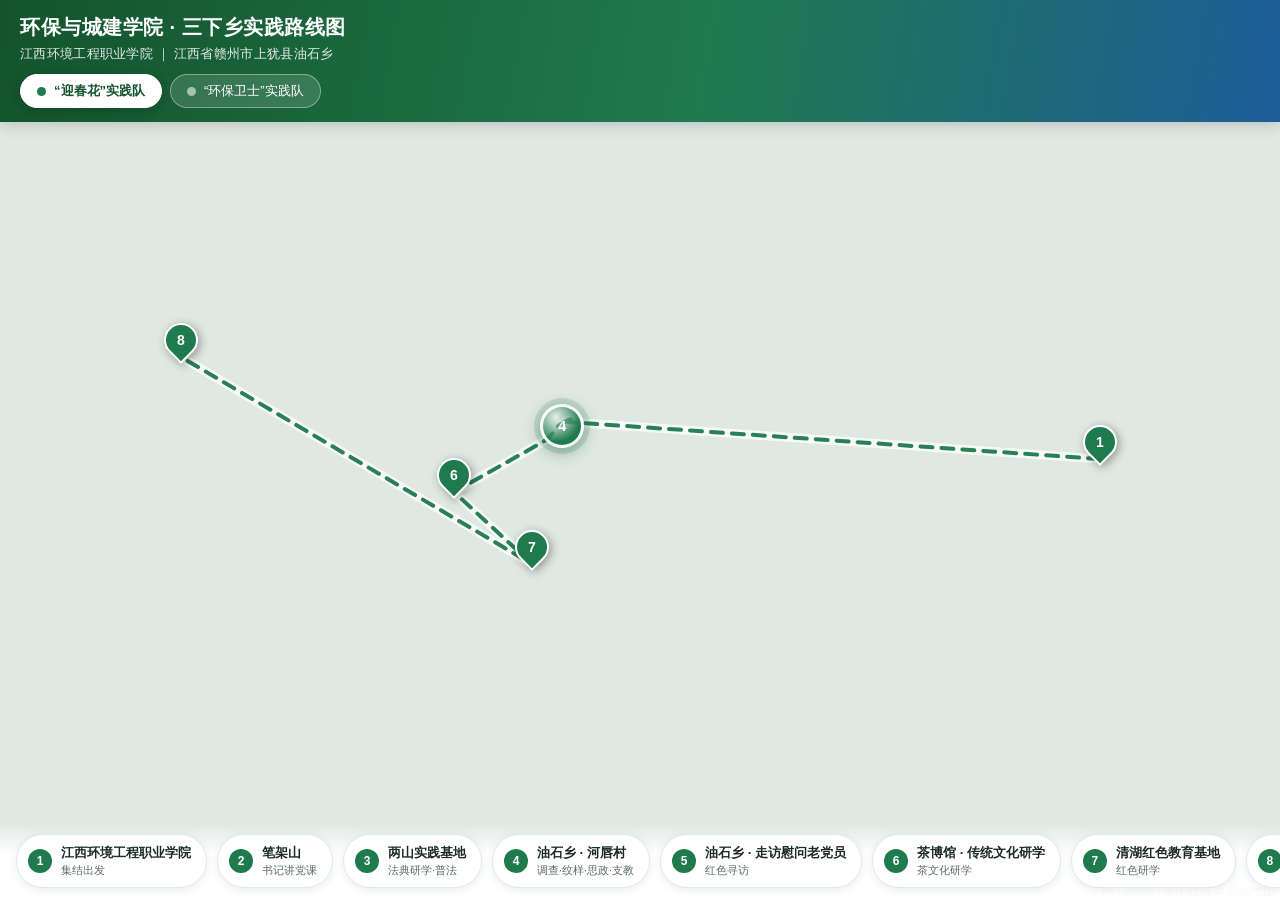
==== index.html @ 257f9dd4 "网页框架：页面、样式、脚本、内容数据" ====
<!DOCTYPE html>
<html lang="zh-CN">
<head>
  <meta charset="UTF-8">
  <meta name="viewport" content="width=device-width, initial-scale=1, viewport-fit=cover">
  <meta name="robots" content="noindex, nofollow, noarchive">
  <title>环保与城建学院 · 三下乡实践路线图</title>
  <link rel="stylesheet" href="css/leaflet.css">
  <link rel="stylesheet" href="css/MarkerCluster.css">
  <link rel="stylesheet" href="css/style.css">
</head>
<body>

  <!-- 顶栏标题 -->
  <header class="topbar">
    <h1 id="siteTitle">三下乡路线图</h1>
    <p id="siteSubtitle"></p>
    <nav class="teams" id="teams"></nav>
  </header>

  <!-- 数据出错时的提示条 -->
  <div class="errbar" id="errbar"></div>

  <!-- 地图 -->
  <div id="map"></div>

  <!-- 遮罩（手机端点开详情时用） -->
  <div class="scrim" id="scrim"></div>

  <!-- 底部路线时间轴 -->
  <nav class="timeline" id="timeline"></nav>

  <!-- 地点详情面板 -->
  <aside class="panel" id="panel">
    <div class="panel-head">
      <h2 id="panelTitle"></h2>
      <span class="panel-date" id="panelDate"></span>
      <button class="panel-close" id="panelClose" aria-label="关闭">×</button>
    </div>
    <div class="panel-body" id="panelBody">
      <div class="panel-intro" id="panelIntro"></div>
      <div id="panelMedia"></div>
    </div>
  </aside>

  <!-- 图片放大查看 -->
  <div class="lightbox" id="lightbox">
    <img id="lightboxImg" alt="">
    <div class="lightbox-cap" id="lightboxCap"></div>
  </div>

  <script src="js/leaflet.js"></script>
  <script src="js/leaflet.markercluster.js"></script>
  <script src="data/places.js"></script>
  <script src="js/app.js"></script>
</body>
</html>
---- css/leaflet.css ----
/* required styles */

.leaflet-pane,
.leaflet-tile,
.leaflet-marker-icon,
.leaflet-marker-shadow,
.leaflet-tile-container,
.leaflet-pane > svg,
.leaflet-pane > canvas,
.leaflet-zoom-box,
.leaflet-image-layer,
.leaflet-layer {
	position: absolute;
	left: 0;
	top: 0;
	}
.leaflet-container {
	overflow: hidden;
	}
.leaflet-tile,
.leaflet-marker-icon,
.leaflet-marker-shadow {
	-webkit-user-select: none;
	   -moz-user-select: none;
	        user-select: none;
	  -webkit-user-drag: none;
	}
/* Prevents IE11 from highlighting tiles in blue */
.leaflet-tile::selection {
	background: transparent;
}
/* Safari renders non-retina tile on retina better with this, but Chrome is worse */
.leaflet-safari .leaflet-tile {
	image-rendering: -webkit-optimize-contrast;
	}
/* hack that prevents hw layers "stretching" when loading new tiles */
.leaflet-safari .leaflet-tile-container {
	width: 1600px;
	height: 1600px;
	-webkit-transform-origin: 0 0;
	}
.leaflet-marker-icon,
.leaflet-marker-shadow {
	display: block;
	}
/* .leaflet-container svg: reset svg max-width decleration shipped in Joomla! (joomla.org) 3.x */
/* .leaflet-container img: map is broken in FF if you have max-width: 100% on tiles */
.leaflet-container .leaflet-overlay-pane svg {
	max-width: none !important;
	max-height: none !important;
	}
.leaflet-container .leaflet-marker-pane img,
.leaflet-container .leaflet-shadow-pane img,
.leaflet-container .leaflet-tile-pane img,
.leaflet-container img.leaflet-image-layer,
.leaflet-container .leaflet-tile {
	max-width: none !important;
	max-height: none !important;
	width: auto;
	padding: 0;
	}

.leaflet-container img.leaflet-tile {
	/* See: https://bugs.chromium.org/p/chromium/issues/detail?id=600120 */
	mix-blend-mode: plus-lighter;
}

.leaflet-container.leaflet-touch-zoom {
	-ms-touch-action: pan-x pan-y;
	touch-action: pan-x pan-y;
	}
.leaflet-container.leaflet-touch-drag {
	-ms-touch-action: pinch-zoom;
	/* Fallback for FF which doesn't support pinch-zoom */
	touch-action: none;
	touch-action: pinch-zoom;
}
.leaflet-container.leaflet-touch-drag.leaflet-touch-zoom {
	-ms-touch-action: none;
	touch-action: none;
}
.leaflet-container {
	-webkit-tap-highlight-color: transparent;
}
.leaflet-container a {
	-webkit-tap-highlight-color: rgba(51, 181, 229, 0.4);
}
.leaflet-tile {
	filter: inherit;
	visibility: hidden;
	}
.leaflet-tile-loaded {
	visibility: inherit;
	}
.leaflet-zoom-box {
	width: 0;
	height: 0;
	-moz-box-sizing: border-box;
	     box-sizing: border-box;
	z-index: 800;
	}
/* workaround for https://bugzilla.mozilla.org/show_bug.cgi?id=888319 */
.leaflet-overlay-pane svg {
	-moz-user-select: none;
	}

.leaflet-pane         { z-index: 400; }

.leaflet-tile-pane    { z-index: 200; }
.leaflet-overlay-pane { z-index: 400; }
.leaflet-shadow-pane  { z-index: 500; }
.leaflet-marker-pane  { z-index: 600; }
.leaflet-tooltip-pane   { z-index: 650; }
.leaflet-popup-pane   { z-index: 700; }

.leaflet-map-pane canvas { z-index: 100; }
.leaflet-map-pane svg    { z-index: 200; }

.leaflet-vml-shape {
	width: 1px;
	height: 1px;
	}
.lvml {
	behavior: url(#default#VML);
	display: inline-block;
	position: absolute;
	}


/* control positioning */

.leaflet-control {
	position: relative;
	z-index: 800;
	pointer-events: visiblePainted; /* IE 9-10 doesn't have auto */
	pointer-events: auto;
	}
.leaflet-top,
.leaflet-bottom {
	position: absolute;
	z-index: 1000;
	pointer-events: none;
	}
.leaflet-top {
	top: 0;
	}
.leaflet-right {
	right: 0;
	}
.leaflet-bottom {
	bottom: 0;
	}
.leaflet-left {
	left: 0;
	}
.leaflet-control {
	float: left;
	clear: both;
	}
.leaflet-right .leaflet-control {
	float: right;
	}
.leaflet-top .leaflet-control {
	margin-top: 10px;
	}
.leaflet-bottom .leaflet-control {
	margin-bottom: 10px;
	}
.leaflet-left .leaflet-control {
	margin-left: 10px;
	}
.leaflet-right .leaflet-control {
	margin-right: 10px;
	}


/* zoom and fade animations */

.leaflet-fade-anim .leaflet-popup {
	opacity: 0;
	-webkit-transition: opacity 0.2s linear;
	   -moz-transition: opacity 0.2s linear;
	        transition: opacity 0.2s linear;
	}
.leaflet-fade-anim .leaflet-map-pane .leaflet-popup {
	opacity: 1;
	}
.leaflet-zoom-animated {
	-webkit-transform-origin: 0 0;
	    -ms-transform-origin: 0 0;
	        transform-origin: 0 0;
	}
svg.leaflet-zoom-animated {
	will-change: transform;
}

.leaflet-zoom-anim .leaflet-zoom-animated {
	-webkit-transition: -webkit-transform 0.25s cubic-bezier(0,0,0.25,1);
	   -moz-transition:    -moz-transform 0.25s cubic-bezier(0,0,0.25,1);
	        transition:         transform 0.25s cubic-bezier(0,0,0.25,1);
	}
.leaflet-zoom-anim .leaflet-tile,
.leaflet-pan-anim .leaflet-tile {
	-webkit-transition: none;
	   -moz-transition: none;
	        transition: none;
	}

.leaflet-zoom-anim .leaflet-zoom-hide {
	visibility: hidden;
	}


/* cursors */

.leaflet-interactive {
	cursor: pointer;
	}
.leaflet-grab {
	cursor: -webkit-grab;
	cursor:    -moz-grab;
	cursor:         grab;
	}
.leaflet-crosshair,
.leaflet-crosshair .leaflet-interactive {
	cursor: crosshair;
	}
.leaflet-popup-pane,
.leaflet-control {
	cursor: auto;
	}
.leaflet-dragging .leaflet-grab,
.leaflet-dragging .leaflet-grab .leaflet-interactive,
.leaflet-dragging .leaflet-marker-draggable {
	cursor: move;
	cursor: -webkit-grabbing;
	cursor:    -moz-grabbing;
	cursor:         grabbing;
	}

/* marker & overlays interactivity */
.leaflet-marker-icon,
.leaflet-marker-shadow,
.leaflet-image-layer,
.leaflet-pane > svg path,
.leaflet-tile-container {
	pointer-events: none;
	}

.leaflet-marker-icon.leaflet-interactive,
.leaflet-image-layer.leaflet-interactive,
.leaflet-pane > svg path.leaflet-interactive,
svg.leaflet-image-layer.leaflet-interactive path {
	pointer-events: visiblePainted; /* IE 9-10 doesn't have auto */
	pointer-events: auto;
	}

/* visual tweaks */

.leaflet-container {
	background: #ddd;
	outline-offset: 1px;
	}
.leaflet-container a {
	color: #0078A8;
	}
.leaflet-zoom-box {
	border: 2px dotted #38f;
	background: rgba(255,255,255,0.5);
	}


/* general typography */
.leaflet-container {
	font-family: "Helvetica Neue", Arial, Helvetica, sans-serif;
	font-size: 12px;
	font-size: 0.75rem;
	line-height: 1.5;
	}


/* general toolbar styles */

.leaflet-bar {
	box-shadow: 0 1px 5px rgba(0,0,0,0.65);
	border-radius: 4px;
	}
.leaflet-bar a {
	background-color: #fff;
	border-bottom: 1px solid #ccc;
	width: 26px;
	height: 26px;
	line-height: 26px;
	display: block;
	text-align: center;
	text-decoration: none;
	color: black;
	}
.leaflet-bar a,
.leaflet-control-layers-toggle {
	background-position: 50% 50%;
	background-repeat: no-repeat;
	display: block;
	}
.leaflet-bar a:hover,
.leaflet-bar a:focus {
	background-color: #f4f4f4;
	}
.leaflet-bar a:first-child {
	border-top-left-radius: 4px;
	border-top-right-radius: 4px;
	}
.leaflet-bar a:last-child {
	border-bottom-left-radius: 4px;
	border-bottom-right-radius: 4px;
	border-bottom: none;
	}
.leaflet-bar a.leaflet-disabled {
	cursor: default;
	background-color: #f4f4f4;
	color: #bbb;
	}

.leaflet-touch .leaflet-bar a {
	width: 30px;
	height: 30px;
	line-height: 30px;
	}
.leaflet-touch .leaflet-bar a:first-child {
	border-top-left-radius: 2px;
	border-top-right-radius: 2px;
	}
.leaflet-touch .leaflet-bar a:last-child {
	border-bottom-left-radius: 2px;
	border-bottom-right-radius: 2px;
	}

/* zoom control */

.leaflet-control-zoom-in,
.leaflet-control-zoom-out {
	font: bold 18px 'Lucida Console', Monaco, monospace;
	text-indent: 1px;
	}

.leaflet-touch .leaflet-control-zoom-in, .leaflet-touch .leaflet-control-zoom-out  {
	font-size: 22px;
	}


/* layers control */

.leaflet-control-layers {
	box-shadow: 0 1px 5px rgba(0,0,0,0.4);
	background: #fff;
	border-radius: 5px;
	}
.leaflet-control-layers-toggle {
	background-image: url(images/layers.png);
	width: 36px;
	height: 36px;
	}
.leaflet-retina .leaflet-control-layers-toggle {
	background-image: url(images/layers-2x.png);
	background-size: 26px 26px;
	}
.leaflet-touch .leaflet-control-layers-toggle {
	width: 44px;
	height: 44px;
	}
.leaflet-control-layers .leaflet-control-layers-list,
.leaflet-control-layers-expanded .leaflet-control-layers-toggle {
	display: none;
	}
.leaflet-control-layers-expanded .leaflet-control-layers-list {
	display: block;
	position: relative;
	}
.leaflet-control-layers-expanded {
	padding: 6px 10px 6px 6px;
	color: #333;
	background: #fff;
	}
.leaflet-control-layers-scrollbar {
	overflow-y: scroll;
	overflow-x: hidden;
	padding-right: 5px;
	}
.leaflet-control-layers-selector {
	margin-top: 2px;
	position: relative;
	top: 1px;
	}
.leaflet-control-layers label {
	display: block;
	font-size: 13px;
	font-size: 1.08333em;
	}
.leaflet-control-layers-separator {
	height: 0;
	border-top: 1px solid #ddd;
	margin: 5px -10px 5px -6px;
	}

/* Default icon URLs */
.leaflet-default-icon-path { /* used only in path-guessing heuristic, see L.Icon.Default */
	background-image: url(images/marker-icon.png);
	}


/* attribution and scale controls */

.leaflet-container .leaflet-control-attribution {
	background: #fff;
	background: rgba(255, 255, 255, 0.8);
	margin: 0;
	}
.leaflet-control-attribution,
.leaflet-control-scale-line {
	padding: 0 5px;
	color: #333;
	line-height: 1.4;
	}
.leaflet-control-attribution a {
	text-decoration: none;
	}
.leaflet-control-attribution a:hover,
.leaflet-control-attribution a:focus {
	text-decoration: underline;
	}
.leaflet-attribution-flag {
	display: inline !important;
	vertical-align: baseline !important;
	width: 1em;
	height: 0.6669em;
	}
.leaflet-left .leaflet-control-scale {
	margin-left: 5px;
	}
.leaflet-bottom .leaflet-control-scale {
	margin-bottom: 5px;
	}
.leaflet-control-scale-line {
	border: 2px solid #777;
	border-top: none;
	line-height: 1.1;
	padding: 2px 5px 1px;
	white-space: nowrap;
	-moz-box-sizing: border-box;
	     box-sizing: border-box;
	background: rgba(255, 255, 255, 0.8);
	text-shadow: 1px 1px #fff;
	}
.leaflet-control-scale-line:not(:first-child) {
	border-top: 2px solid #777;
	border-bottom: none;
	margin-top: -2px;
	}
.leaflet-control-scale-line:not(:first-child):not(:last-child) {
	border-bottom: 2px solid #777;
	}

.leaflet-touch .leaflet-control-attribution,
.leaflet-touch .leaflet-control-layers,
.leaflet-touch .leaflet-bar {
	box-shadow: none;
	}
.leaflet-touch .leaflet-control-layers,
.leaflet-touch .leaflet-bar {
	border: 2px solid rgba(0,0,0,0.2);
	background-clip: padding-box;
	}


/* popup */

.leaflet-popup {
	position: absolute;
	text-align: center;
	margin-bottom: 20px;
	}
.leaflet-popup-content-wrapper {
	padding: 1px;
	text-align: left;
	border-radius: 12px;
	}
.leaflet-popup-content {
	margin: 13px 24px 13px 20px;
	line-height: 1.3;
	font-size: 13px;
	font-size: 1.08333em;
	min-height: 1px;
	}
.leaflet-popup-content p {
	margin: 17px 0;
	margin: 1.3em 0;
	}
.leaflet-popup-tip-container {
	width: 40px;
	height: 20px;
	position: absolute;
	left: 50%;
	margin-top: -1px;
	margin-left: -20px;
	overflow: hidden;
	pointer-events: none;
	}
.leaflet-popup-tip {
	width: 17px;
	height: 17px;
	padding: 1px;

	margin: -10px auto 0;
	pointer-events: auto;

	-webkit-transform: rotate(45deg);
	   -moz-transform: rotate(45deg);
	    -ms-transform: rotate(45deg);
	        transform: rotate(45deg);
	}
.leaflet-popup-content-wrapper,
.leaflet-popup-tip {
	background: white;
	color: #333;
	box-shadow: 0 3px 14px rgba(0,0,0,0.4);
	}
.leaflet-container a.leaflet-popup-close-button {
	position: absolute;
	top: 0;
	right: 0;
	border: none;
	text-align: center;
	width: 24px;
	height: 24px;
	font: 16px/24px Tahoma, Verdana, sans-serif;
	color: #757575;
	text-decoration: none;
	background: transparent;
	}
.leaflet-container a.leaflet-popup-close-button:hover,
.leaflet-container a.leaflet-popup-close-button:focus {
	color: #585858;
	}
.leaflet-popup-scrolled {
	overflow: auto;
	}

.leaflet-oldie .leaflet-popup-content-wrapper {
	-ms-zoom: 1;
	}
.leaflet-oldie .leaflet-popup-tip {
	width: 24px;
	margin: 0 auto;

	-ms-filter: "progid:DXImageTransform.Microsoft.Matrix(M11=0.70710678, M12=0.70710678, M21=-0.70710678, M22=0.70710678)";
	filter: progid:DXImageTransform.Microsoft.Matrix(M11=0.70710678, M12=0.70710678, M21=-0.70710678, M22=0.70710678);
	}

.leaflet-oldie .leaflet-control-zoom,
.leaflet-oldie .leaflet-control-layers,
.leaflet-oldie .leaflet-popup-content-wrapper,
.leaflet-oldie .leaflet-popup-tip {
	border: 1px solid #999;
	}


/* div icon */

.leaflet-div-icon {
	background: #fff;
	border: 1px solid #666;
	}


/* Tooltip */
/* Base styles for the element that has a tooltip */
.leaflet-tooltip {
	position: absolute;
	padding: 6px;
	background-color: #fff;
	border: 1px solid #fff;
	border-radius: 3px;
	color: #222;
	white-space: nowrap;
	-webkit-user-select: none;
	-moz-user-select: none;
	-ms-user-select: none;
	user-select: none;
	pointer-events: none;
	box-shadow: 0 1px 3px rgba(0,0,0,0.4);
	}
.leaflet-tooltip.leaflet-interactive {
	cursor: pointer;
	pointer-events: auto;
	}
.leaflet-tooltip-top:before,
.leaflet-tooltip-bottom:before,
.leaflet-tooltip-left:before,
.leaflet-tooltip-right:before {
	position: absolute;
	pointer-events: none;
	border: 6px solid transparent;
	background: transparent;
	content: "";
	}

/* Directions */

.leaflet-tooltip-bottom {
	margin-top: 6px;
}
.leaflet-tooltip-top {
	margin-top: -6px;
}
.leaflet-tooltip-bottom:before,
.leaflet-tooltip-top:before {
	left: 50%;
	margin-left: -6px;
	}
.leaflet-tooltip-top:before {
	bottom: 0;
	margin-bottom: -12px;
	border-top-color: #fff;
	}
.leaflet-tooltip-bottom:before {
	top: 0;
	margin-top: -12px;
	margin-left: -6px;
	border-bottom-color: #fff;
	}
.leaflet-tooltip-left {
	margin-left: -6px;
}
.leaflet-tooltip-right {
	margin-left: 6px;
}
.leaflet-tooltip-left:before,
.leaflet-tooltip-right:before {
	top: 50%;
	margin-top: -6px;
	}
.leaflet-tooltip-left:before {
	right: 0;
	margin-right: -12px;
	border-left-color: #fff;
	}
.leaflet-tooltip-right:before {
	left: 0;
	margin-left: -12px;
	border-right-color: #fff;
	}

/* Printing */

@media print {
	/* Prevent printers from removing background-images of controls. */
	.leaflet-control {
		-webkit-print-color-adjust: exact;
		print-color-adjust: exact;
		}
	}
---- css/MarkerCluster.css ----
.leaflet-cluster-anim .leaflet-marker-icon, .leaflet-cluster-anim .leaflet-marker-shadow {
	-webkit-transition: -webkit-transform 0.3s ease-out, opacity 0.3s ease-in;
	-moz-transition: -moz-transform 0.3s ease-out, opacity 0.3s ease-in;
	-o-transition: -o-transform 0.3s ease-out, opacity 0.3s ease-in;
	transition: transform 0.3s ease-out, opacity 0.3s ease-in;
}

.leaflet-cluster-spider-leg {
	/* stroke-dashoffset (duration and function) should match with leaflet-marker-icon transform in order to track it exactly */
	-webkit-transition: -webkit-stroke-dashoffset 0.3s ease-out, -webkit-stroke-opacity 0.3s ease-in;
	-moz-transition: -moz-stroke-dashoffset 0.3s ease-out, -moz-stroke-opacity 0.3s ease-in;
	-o-transition: -o-stroke-dashoffset 0.3s ease-out, -o-stroke-opacity 0.3s ease-in;
	transition: stroke-dashoffset 0.3s ease-out, stroke-opacity 0.3s ease-in;
}
---- css/style.css ----
/* ==========================================================================
   三下乡路线图 · 样式表
   改颜色：找到下面的 :root 里的色值，替换即可（保持 # 开头六位）
   ========================================================================== */

:root {
  --green-deep: #14532d;
  --green: #1f7a4d;
  --green-light: #3da372;
  --blue: #1c5d99;
  --ink: #1c2b25;
  --ink-soft: #5b6b64;
  --line: #e2e8e5;
  --bg: #f5f8f6;
  --card: #ffffff;
  --radius: 12px;
  --shadow: 0 4px 24px rgba(20, 83, 45, 0.10);
  --panel-w: 440px;
}

* { box-sizing: border-box; }

html, body {
  margin: 0;
  height: 100%;
  font-family: "PingFang SC", "Microsoft YaHei", "Hiragino Sans GB", "Source Han Sans SC", sans-serif;
  color: var(--ink);
  background: var(--bg);
  -webkit-font-smoothing: antialiased;
}

/* ---------------------------- 顶栏 ---------------------------- */
.topbar {
  position: absolute;
  top: 0; left: 0; right: 0;
  z-index: 900;
  padding: 14px 20px;
  background: linear-gradient(100deg, var(--green-deep) 0%, var(--green) 55%, var(--blue) 100%);
  color: #fff;
  box-shadow: 0 2px 16px rgba(0, 0, 0, 0.18);
}
.topbar h1 {
  margin: 0;
  font-size: 20px;
  font-weight: 700;
  letter-spacing: 0.5px;
}
.topbar p {
  margin: 5px 0 0;
  font-size: 12.5px;
  opacity: 0.88;
  letter-spacing: 0.3px;
}

/* -------- 队伍切换标签 -------- */
.teams {
  display: flex;
  gap: 8px;
  margin-top: 11px;
  flex-wrap: wrap;
}
.team-tab {
  display: inline-flex;
  align-items: center;
  gap: 8px;
  font: inherit;
  font-size: 13px;
  padding: 7px 16px;
  border-radius: 22px;
  border: 1px solid rgba(255, 255, 255, .38);
  background: rgba(255, 255, 255, .14);
  color: #fff;
  cursor: pointer;
  white-space: nowrap;
  transition: background .18s, color .18s, transform .18s, box-shadow .18s;
}
.team-tab:hover {
  background: rgba(255, 255, 255, .26);
  transform: translateY(-1px);
}
.team-tab .dot {
  width: 9px;
  height: 9px;
  border-radius: 50%;
  background: rgba(255, 255, 255, .55);
  flex: 0 0 9px;
  transition: background .18s;
}
.team-tab.is-active {
  background: #fff;
  color: var(--green-deep);
  font-weight: 700;
  border-color: #fff;
  box-shadow: 0 3px 12px rgba(0, 0, 0, .2);
}
.team-tab.is-active .dot { background: var(--team, #1f7a4d); }

/* ---------------------------- 地图 ---------------------------- */
#map {
  position: absolute;
  top: 0; left: 0; right: 0; bottom: 0;
  z-index: 1;
  background: #dfe8e3;
}

/* 地图标记点（水滴形 + 序号） */
.pin {
  background: none !important;
  border: none !important;
}
.pin-body {
  width: 34px; height: 34px;
  border-radius: 50% 50% 50% 0;
  transform: rotate(-45deg);
  background: var(--team, #1f7a4d);
  border: 2.5px solid #fff;
  box-shadow: 0 3px 10px rgba(0, 0, 0, 0.35);
  display: flex;
  align-items: center;
  justify-content: center;
  transition: background .18s, transform .18s;
}
.pin-body span {
  transform: rotate(45deg);
  color: #fff;
  font-size: 14px;
  font-weight: 700;
  line-height: 1;
}
.pin:hover .pin-body,
.pin.is-active .pin-body {
  background: #d97706;
  transform: rotate(-45deg) scale(1.18);
}
.pin.is-active { z-index: 800 !important; }

/* ---------------------- 聚合圆点（缩小时合并） ---------------------- */
.cluster-icon {
  background: none !important;
  border: none !important;
}
.cluster-inner {
  width: 100%;
  height: 100%;
  border-radius: 50%;
  background: radial-gradient(circle at 34% 28%, rgba(255, 255, 255, .38) 0%, var(--team, #1f7a4d) 66%);
  border: 3px solid rgba(255, 255, 255, 0.94);
  box-shadow: 0 4px 16px rgba(20, 83, 45, .42), 0 0 0 6px rgba(31, 122, 77, .15);
  display: flex;
  align-items: center;
  justify-content: center;
  color: #fff;
  font-size: 15px;
  font-weight: 700;
  letter-spacing: -.5px;
  transition: transform .2s ease, box-shadow .2s ease;
}
.cluster-icon:hover .cluster-inner {
  transform: scale(1.09);
  box-shadow: 0 6px 22px rgba(20, 83, 45, .55), 0 0 0 9px rgba(31, 122, 77, .22);
}

/* ---------------------------- 时间轴条 ---------------------------- */
.timeline {
  position: absolute;
  left: 0; right: 0; bottom: 0;
  z-index: 900;
  display: flex;
  gap: 10px;
  padding: 12px 16px;
  overflow-x: auto;
  background: linear-gradient(to top, rgba(255,255,255,.97) 60%, rgba(255,255,255,0));
  scrollbar-width: thin;
}
.timeline::-webkit-scrollbar { height: 6px; }
.timeline::-webkit-scrollbar-thumb { background: #c4d2ca; border-radius: 3px; }

.tl-item {
  flex: 0 0 auto;
  display: flex;
  align-items: center;
  gap: 9px;
  padding: 9px 15px 9px 11px;
  background: var(--card);
  border: 1px solid var(--line);
  border-radius: 40px;
  cursor: pointer;
  white-space: nowrap;
  box-shadow: 0 2px 8px rgba(20, 83, 45, .09);
  transition: border-color .18s, box-shadow .18s, transform .18s;
}
.tl-item:hover {
  border-color: var(--green-light);
  box-shadow: 0 4px 14px rgba(20, 83, 45, .18);
  transform: translateY(-2px);
}
.tl-item.is-active {
  border-color: var(--green);
  background: #f0f8f4;
}
.tl-num {
  width: 24px; height: 24px;
  flex: 0 0 24px;
  border-radius: 50%;
  background: var(--green);
  color: #fff;
  font-size: 12px;
  font-weight: 700;
  display: flex;
  align-items: center;
  justify-content: center;
}
.tl-item.is-active .tl-num { background: #d97706; }
.tl-text { display: flex; flex-direction: column; gap: 1px; }
.tl-name { font-size: 13px; font-weight: 600; }
.tl-date { font-size: 11px; color: var(--ink-soft); }

/* ---------------------------- 详情面板 ---------------------------- */
.panel {
  position: absolute;
  top: 0; right: 0; bottom: 0;
  width: var(--panel-w);
  max-width: 100%;
  z-index: 1000;
  background: var(--card);
  box-shadow: -6px 0 32px rgba(0, 0, 0, .18);
  transform: translateX(calc(100% + 40px));
  transition: transform .32s cubic-bezier(.4, 0, .2, 1);
  display: flex;
  flex-direction: column;
}
.panel.is-open { transform: translateX(0); }

.panel-head {
  position: relative;
  padding: 22px 56px 18px 24px;
  background: linear-gradient(120deg, var(--green-deep), var(--green));
  color: #fff;
  flex: 0 0 auto;
}
.panel-head h2 {
  margin: 0 0 7px;
  font-size: 19px;
  font-weight: 700;
  line-height: 1.35;
}
.panel-date {
  display: inline-block;
  font-size: 12px;
  padding: 3px 10px;
  border-radius: 20px;
  background: rgba(255, 255, 255, .2);
  letter-spacing: .3px;
}
.panel-close {
  position: absolute;
  top: 16px; right: 16px;
  width: 32px; height: 32px;
  border: none;
  border-radius: 50%;
  background: rgba(255, 255, 255, .18);
  color: #fff;
  font-size: 20px;
  line-height: 1;
  cursor: pointer;
  transition: background .18s;
}
.panel-close:hover { background: rgba(255, 255, 255, .34); }

.panel-body {
  flex: 1 1 auto;
  overflow-y: auto;
  padding: 20px 24px 40px;
}
.panel-body::-webkit-scrollbar { width: 7px; }
.panel-body::-webkit-scrollbar-thumb { background: #cfdad4; border-radius: 4px; }

.panel-intro {
  font-size: 14.5px;
  line-height: 1.85;
  color: #2f3d37;
  margin: 0 0 24px;
  text-align: justify;
}
.panel-intro p { margin: 0 0 14px; }
.panel-intro p:last-child { margin-bottom: 0; }

.media-title {
  font-size: 13px;
  font-weight: 700;
  color: var(--green);
  letter-spacing: 1px;
  margin: 0 0 14px;
  padding-left: 10px;
  border-left: 3px solid var(--green);
  line-height: 1.2;
}

/* ---------------------------- 图文区 ---------------------------- */
/* 同一地点内的小节标题（如河唇村的“微党课 / 支教 / 河道”） */
.media-group {
  display: flex;
  align-items: center;
  gap: 9px;
  font-size: 14.5px;
  font-weight: 700;
  color: var(--green-deep);
  margin: 26px 0 15px;
  padding-bottom: 8px;
  border-bottom: 1px solid var(--line);
  letter-spacing: .4px;
}
.media-group::before {
  content: '';
  width: 8px; height: 8px;
  border-radius: 50%;
  background: var(--green);
  flex: 0 0 8px;
}
.media-item { margin-bottom: 22px; }

.media-item img {
  width: 100%;
  display: block;
  border-radius: var(--radius);
  cursor: zoom-in;
  background: #eef2f0;
  transition: opacity .18s;
}
.media-item img:hover { opacity: .92; }

.media-cap {
  font-size: 12.5px;
  color: var(--ink-soft);
  line-height: 1.6;
  margin-top: 8px;
  padding-left: 2px;
}

/* 无图占位块 */
.media-ph {
  width: 100%;
  aspect-ratio: 4 / 3;
  border-radius: var(--radius);
  border: 1.5px dashed #b9cec3;
  background: repeating-linear-gradient(45deg, #f4f8f6, #f4f8f6 12px, #eef4f1 12px, #eef4f1 24px);
  display: flex;
  flex-direction: column;
  align-items: center;
  justify-content: center;
  gap: 8px;
  color: #8aa79a;
  text-align: center;
  padding: 16px;
}
.media-ph svg { width: 34px; height: 34px; opacity: .65; }
.media-ph span { font-size: 12px; line-height: 1.6; }

.media-item video {
  width: 100%;
  display: block;
  border-radius: var(--radius);
  background: #000;
}

.embed-box {
  position: relative;
  width: 100%;
  padding-top: 62.5%;   /* 16:10，B站播放器比例 */
  border-radius: var(--radius);
  overflow: hidden;
  background: #000;
}
.embed-box iframe {
  position: absolute;
  inset: 0;
  width: 100%;
  height: 100%;
  border: 0;
}

/* ---------------------------- 错误提示条 ---------------------------- */
.errbar {
  position: absolute;
  top: 132px;
  left: 50%;
  transform: translateX(-50%);
  z-index: 1200;
  max-width: min(680px, 92vw);
  padding: 14px 18px;
  border-radius: var(--radius);
  background: #fff4e5;
  border: 1px solid #f0b775;
  color: #7a4a09;
  font-size: 13px;
  line-height: 1.7;
  box-shadow: var(--shadow);
  display: none;
}
.errbar.is-show { display: block; }
.errbar strong { display: block; margin-bottom: 6px; font-size: 13.5px; }
.errbar ul { margin: 6px 0 0; padding-left: 20px; }
.errbar li { margin-bottom: 3px; }

/* ---------------------------- 图片放大 ---------------------------- */
.lightbox {
  position: fixed;
  inset: 0;
  z-index: 2000;
  background: rgba(8, 18, 14, .93);
  display: none;
  align-items: center;
  justify-content: center;
  padding: 30px;
  cursor: zoom-out;
}
.lightbox.is-open { display: flex; }
.lightbox img {
  max-width: 100%;
  max-height: 88vh;
  border-radius: 8px;
  box-shadow: 0 12px 50px rgba(0, 0, 0, .6);
}
.lightbox-cap {
  position: absolute;
  bottom: 26px;
  left: 50%;
  transform: translateX(-50%);
  color: #dbe7e0;
  font-size: 13px;
  text-align: center;
  max-width: 80vw;
}

/* ---------------------------- 遮罩（手机端） ---------------------------- */
.scrim {
  position: absolute;
  inset: 0;
  z-index: 950;
  background: rgba(10, 25, 18, .32);
  opacity: 0;
  pointer-events: none;
  transition: opacity .3s;
}
.scrim.is-show { opacity: 1; pointer-events: auto; }

/* ---------------------------- 手机适配 ---------------------------- */
@media (max-width: 720px) {
  .topbar { padding: 11px 15px; }
  .topbar h1 { font-size: 16px; }
  .topbar p { font-size: 11px; }

  .teams { margin-top: 9px; gap: 6px; }
  .team-tab { font-size: 12px; padding: 6px 12px; }
  .team-tab .dot { width: 8px; height: 8px; flex-basis: 8px; }

  .errbar { top: 118px; font-size: 12.5px; }

  /* 详情面板变成底部抽屉 */
  .panel {
    top: auto;
    left: 0; right: 0; bottom: 0;
    width: 100%;
    height: 76vh;
    border-radius: 18px 18px 0 0;
    transform: translateY(calc(100% + 20px));
  }
  .panel.is-open { transform: translateY(0); }
  .panel-head { padding: 18px 52px 14px 20px; border-radius: 18px 18px 0 0; }
  .panel-head h2 { font-size: 17px; }
  .panel-body { padding: 16px 20px 32px; }
  .panel-intro { font-size: 14px; }

  .timeline { padding: 10px 12px; gap: 8px; }
  .tl-item { padding: 7px 13px 7px 9px; }
  .tl-name { font-size: 12px; }
}
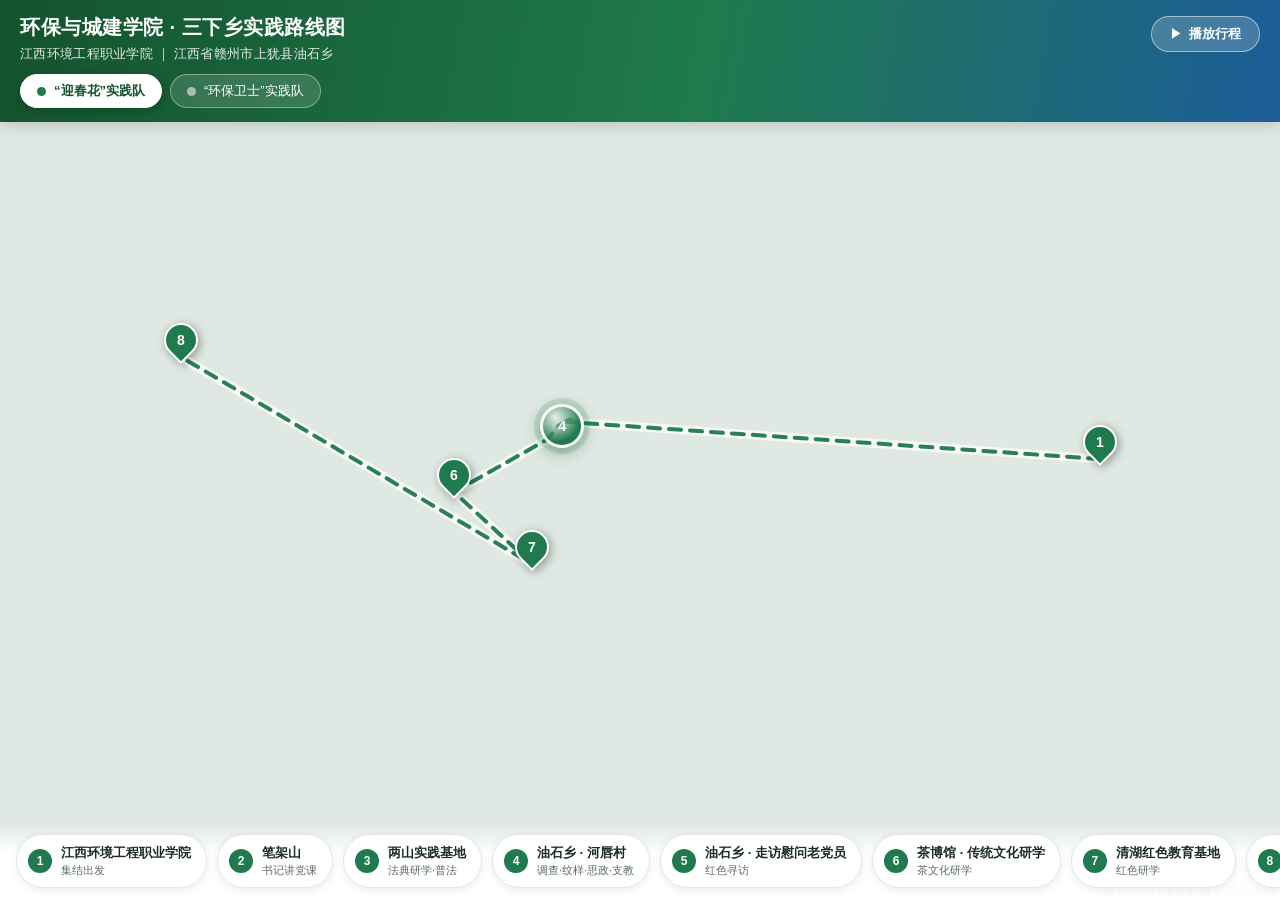
==== commit 79ca5630: "新增大巴车行程动画：沿路线行进、到站展示内容" ====
--- a/index.html
+++ b/index.html
@@ -16,7 +16,19 @@
     <h1 id="siteTitle">三下乡路线图</h1>
     <p id="siteSubtitle"></p>
     <nav class="teams" id="teams"></nav>
+    <button class="play-btn" id="playBtn" type="button">
+      <span class="pb-icon">▶</span><span class="pb-text">播放行程</span>
+    </button>
   </header>
+
+  <!-- 大巴车行进时的地点提示卡 -->
+  <div class="route-callout" id="routeCallout">
+    <span class="rc-num" id="rcNum">1</span>
+    <div class="rc-text">
+      <strong id="rcName"></strong>
+      <span id="rcDesc"></span>
+    </div>
+  </div>
 
   <!-- 数据出错时的提示条 -->
   <div class="errbar" id="errbar"></div>
--- a/css/style.css
+++ b/css/style.css
@@ -133,6 +133,89 @@
   transform: rotate(-45deg) scale(1.18);
 }
 .pin.is-active { z-index: 800 !important; }
+
+/* ---------------------------- 大巴车 ---------------------------- */
+.bus-icon { background: none !important; border: none !important; }
+.bus-body {
+  width: 100%; height: 100%;
+  border-radius: 50%;
+  background: #fff;
+  border: 3px solid var(--team, #1f7a4d);
+  box-shadow: 0 4px 16px rgba(0, 0, 0, .35), 0 0 0 6px rgba(255, 255, 255, .28);
+  display: flex; align-items: center; justify-content: center;
+  font-size: 20px; line-height: 1;
+  animation: busBob .7s ease-in-out infinite alternate;
+}
+@keyframes busBob {
+  from { transform: translateY(0) scale(1); }
+  to   { transform: translateY(-2px) scale(1.04); }
+}
+
+/* 播放按钮 */
+.play-btn {
+  position: absolute;
+  right: 20px;
+  top: 16px;
+  display: inline-flex;
+  align-items: center;
+  gap: 7px;
+  font: inherit;
+  font-size: 13px;
+  font-weight: 700;
+  padding: 8px 18px;
+  border-radius: 22px;
+  border: 1px solid rgba(255, 255, 255, .5);
+  background: rgba(255, 255, 255, .18);
+  color: #fff;
+  cursor: pointer;
+  transition: background .18s, transform .18s;
+}
+.play-btn:hover { background: rgba(255, 255, 255, .32); transform: translateY(-1px); }
+.play-btn.is-playing { background: #fff; color: var(--green-deep); }
+.play-btn .pb-icon { font-size: 12px; }
+
+/* 行进中的地点提示卡 */
+.route-callout {
+  position: absolute;
+  left: 50%;
+  top: 128px;
+  transform: translate(-50%, -14px);
+  z-index: 940;
+  display: flex;
+  align-items: center;
+  gap: 12px;
+  max-width: min(560px, 86vw);
+  padding: 12px 20px 12px 14px;
+  border-radius: 14px;
+  background: rgba(255, 255, 255, .97);
+  box-shadow: 0 8px 30px rgba(20, 83, 45, .28);
+  opacity: 0;
+  pointer-events: none;
+  transition: opacity .3s, transform .3s;
+}
+.route-callout.is-show { opacity: 1; transform: translate(-50%, 0); }
+.rc-num {
+  flex: 0 0 38px; width: 38px; height: 38px;
+  border-radius: 50%;
+  background: var(--team, #1f7a4d);
+  color: #fff; font-weight: 700; font-size: 16px;
+  display: flex; align-items: center; justify-content: center;
+}
+.rc-text { display: flex; flex-direction: column; gap: 2px; min-width: 0; }
+.rc-text strong { font-size: 15px; color: var(--green-deep); }
+.rc-text span {
+  font-size: 12.5px; color: var(--ink-soft); line-height: 1.5;
+  overflow: hidden; text-overflow: ellipsis;
+  display: -webkit-box; -webkit-line-clamp: 2; -webkit-box-orient: vertical;
+}
+
+@media (max-width: 720px) {
+  .play-btn { right: 12px; top: 12px; padding: 6px 13px; font-size: 12px; }
+  .route-callout { top: 116px; padding: 10px 14px 10px 11px; gap: 9px; }
+  .rc-num { flex-basis: 32px; width: 32px; height: 32px; font-size: 14px; }
+  .rc-text strong { font-size: 13.5px; }
+  .rc-text span { font-size: 11.5px; }
+}
 
 /* ---------------------- 聚合圆点（缩小时合并） ---------------------- */
 .cluster-icon {
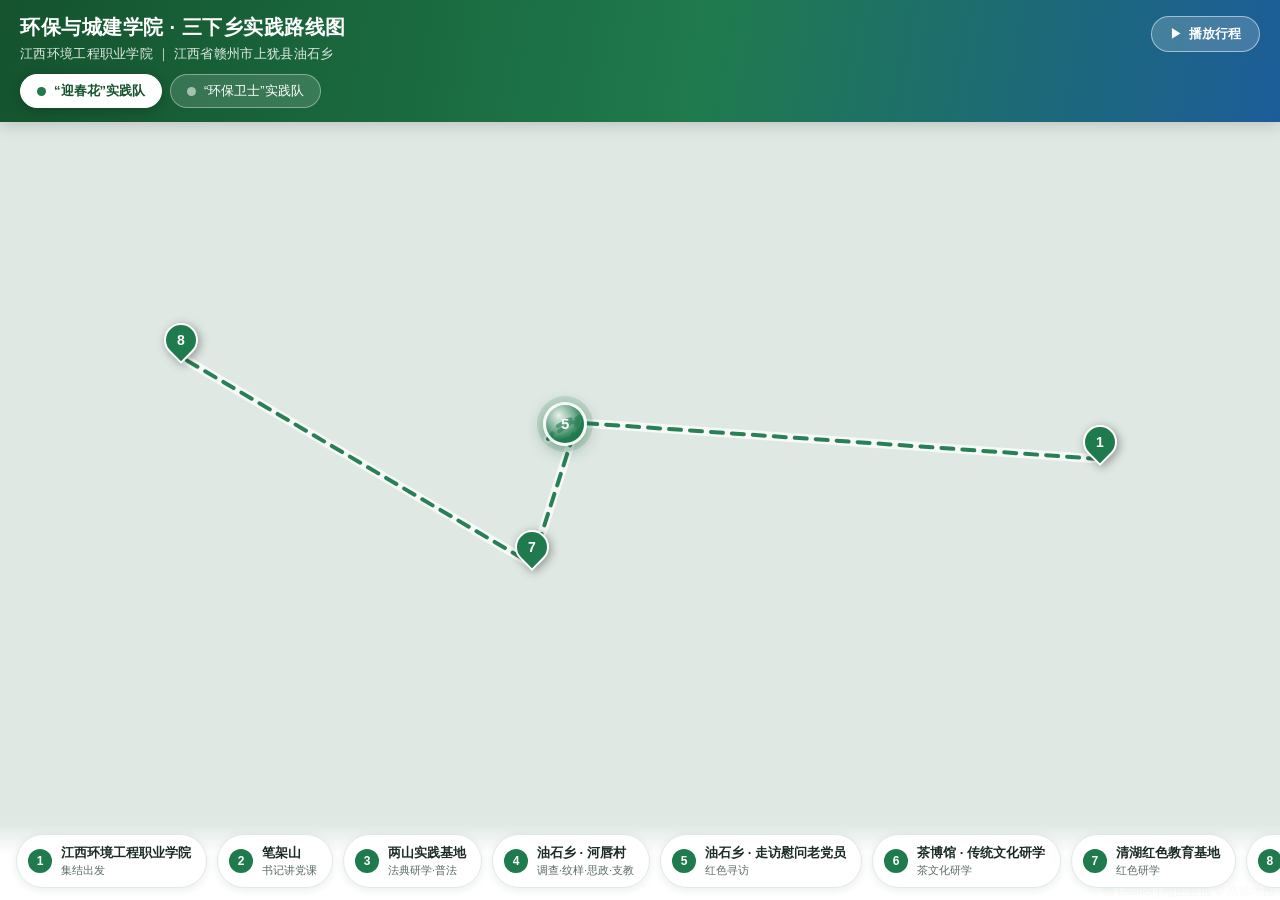
==== commit 9ad2a7e1: "校准面板增加可直接选中复制的文本框" ====
--- a/index.html
+++ b/index.html
@@ -61,6 +61,23 @@
     <div class="lightbox-cap" id="lightboxCap"></div>
   </div>
 
+  <!-- 坐标校准面板（在网址后面加 ?calibrate 才会出现） -->
+  <div class="calib" id="calib">
+    <div class="calib-head">
+      <strong>坐标校准模式</strong>
+      <div class="calib-tip">拖动地图上的标记到正确位置，坐标会自动更新</div>
+    </div>
+    <div class="calib-list" id="calibList"></div>
+    <div class="calib-foot">
+      <div class="calib-out-tip">① 点下面的框 ② 按 Ctrl+A ③ 按 Ctrl+C ④ 发给我</div>
+      <textarea id="calibOut" readonly spellcheck="false"></textarea>
+      <div class="calib-btns">
+        <button id="calibCopy" type="button">一键复制</button>
+        <button id="calibClose" type="button" class="ghost">退出</button>
+      </div>
+    </div>
+  </div>
+
   <script src="js/leaflet.js"></script>
   <script src="js/leaflet.markercluster.js"></script>
   <script src="data/places.js"></script>
--- a/css/style.css
+++ b/css/style.css
@@ -144,11 +144,6 @@
   box-shadow: 0 4px 16px rgba(0, 0, 0, .35), 0 0 0 6px rgba(255, 255, 255, .28);
   display: flex; align-items: center; justify-content: center;
   font-size: 20px; line-height: 1;
-  animation: busBob .7s ease-in-out infinite alternate;
-}
-@keyframes busBob {
-  from { transform: translateY(0) scale(1); }
-  to   { transform: translateY(-2px) scale(1.04); }
 }
 
 /* 播放按钮 */
@@ -174,48 +169,107 @@
 .play-btn.is-playing { background: #fff; color: var(--green-deep); }
 .play-btn .pb-icon { font-size: 12px; }
 
-/* 行进中的地点提示卡 */
+/* 行进中的地点提示卡（放大加强版） */
 .route-callout {
   position: absolute;
   left: 50%;
-  top: 128px;
-  transform: translate(-50%, -14px);
+  top: 132px;
+  transform: translate(-50%, -18px) scale(.95);
   z-index: 940;
   display: flex;
   align-items: center;
-  gap: 12px;
-  max-width: min(560px, 86vw);
-  padding: 12px 20px 12px 14px;
-  border-radius: 14px;
-  background: rgba(255, 255, 255, .97);
-  box-shadow: 0 8px 30px rgba(20, 83, 45, .28);
+  gap: 20px;
+  max-width: min(800px, 90vw);
+  padding: 20px 38px 20px 24px;
+  border-radius: 20px;
+  background: linear-gradient(135deg, #ffffff 0%, #f3faf6 100%);
+  border-left: 8px solid var(--team, #1f7a4d);
+  box-shadow: 0 16px 50px rgba(20, 83, 45, .38), 0 0 0 3px rgba(255, 255, 255, .8);
   opacity: 0;
   pointer-events: none;
-  transition: opacity .3s, transform .3s;
-}
-.route-callout.is-show { opacity: 1; transform: translate(-50%, 0); }
+  transition: opacity .32s, transform .32s cubic-bezier(.34, 1.4, .64, 1);
+}
+.route-callout.is-show { opacity: 1; transform: translate(-50%, 0) scale(1); }
 .rc-num {
-  flex: 0 0 38px; width: 38px; height: 38px;
+  flex: 0 0 58px; width: 58px; height: 58px;
   border-radius: 50%;
   background: var(--team, #1f7a4d);
-  color: #fff; font-weight: 700; font-size: 16px;
+  color: #fff; font-weight: 800; font-size: 25px;
   display: flex; align-items: center; justify-content: center;
-}
-.rc-text { display: flex; flex-direction: column; gap: 2px; min-width: 0; }
-.rc-text strong { font-size: 15px; color: var(--green-deep); }
+  box-shadow: 0 5px 16px rgba(20, 83, 45, .30);
+}
+.rc-text { display: flex; flex-direction: column; gap: 6px; min-width: 0; }
+.rc-text strong {
+  font-size: 25px; font-weight: 800; color: var(--green-deep);
+  letter-spacing: .5px; line-height: 1.2;
+}
 .rc-text span {
-  font-size: 12.5px; color: var(--ink-soft); line-height: 1.5;
+  font-size: 16px; color: #465a51; line-height: 1.55;
   overflow: hidden; text-overflow: ellipsis;
   display: -webkit-box; -webkit-line-clamp: 2; -webkit-box-orient: vertical;
 }
 
 @media (max-width: 720px) {
   .play-btn { right: 12px; top: 12px; padding: 6px 13px; font-size: 12px; }
-  .route-callout { top: 116px; padding: 10px 14px 10px 11px; gap: 9px; }
-  .rc-num { flex-basis: 32px; width: 32px; height: 32px; font-size: 14px; }
-  .rc-text strong { font-size: 13.5px; }
-  .rc-text span { font-size: 11.5px; }
-}
+  .route-callout {
+    top: 118px; padding: 13px 18px 13px 14px; gap: 11px;
+    border-left-width: 5px; border-radius: 14px;
+  }
+  .rc-num { flex-basis: 40px; width: 40px; height: 40px; font-size: 18px; }
+  .rc-text strong { font-size: 18px; }
+  .rc-text span { font-size: 12.5px; }
+}
+
+/* ---------------------- 坐标校准模式 ---------------------- */
+.calib {
+  position: absolute;
+  left: 16px;
+  top: 132px;
+  bottom: 96px;
+  width: 340px;
+  z-index: 1100;
+  background: #fff;
+  border-radius: 14px;
+  box-shadow: 0 10px 40px rgba(0, 0, 0, .28);
+  display: none;
+  flex-direction: column;
+  overflow: hidden;
+}
+.calib.is-show { display: flex; }
+.calib-head { padding: 14px 16px 10px; background: linear-gradient(120deg, #14532d, #1f7a4d); color: #fff; }
+.calib-head strong { font-size: 15px; }
+.calib-tip { font-size: 11.5px; opacity: .9; margin-top: 4px; line-height: 1.5; }
+.calib-list { flex: 1; overflow-y: auto; padding: 8px 0; }
+.calib-row { padding: 8px 16px; border-bottom: 1px solid #eef2f0; }
+.calib-row:last-child { border-bottom: none; }
+.calib-row .cr-name { font-size: 13px; font-weight: 600; color: #14532d; margin-bottom: 3px; }
+.calib-row .cr-coord {
+  font-family: Consolas, monospace; font-size: 12px; color: #1c5d99;
+  cursor: pointer; user-select: all;
+}
+.calib-row .cr-coord:hover { background: #eef6f1; }
+.calib-row.changed .cr-coord { color: #c2410c; font-weight: 700; }
+.calib-row.changed .cr-name::after { content: ' ●已调整'; color: #c2410c; font-size: 10px; }
+.calib-foot {
+  padding: 10px 14px 12px; border-top: 1px solid #e2e8e5;
+  display: flex; flex-direction: column; gap: 8px; flex: 0 0 auto;
+}
+.calib-out-tip { font-size: 11px; color: #6b7d74; line-height: 1.5; }
+.calib-foot textarea {
+  width: 100%; height: 108px; resize: none;
+  font-family: Consolas, Menlo, monospace; font-size: 11.5px; line-height: 1.6;
+  padding: 8px 10px; border: 1.5px solid #cfe0d6; border-radius: 8px;
+  background: #f8fbf9; color: #1c2b25;
+}
+.calib-foot textarea:focus { outline: none; border-color: #1f7a4d; background: #fff; }
+.calib-btns { display: flex; gap: 8px; }
+.calib-foot button {
+  flex: 1; font: inherit; font-size: 13px; font-weight: 700;
+  padding: 9px 0; border-radius: 8px; border: none;
+  background: #1f7a4d; color: #fff; cursor: pointer;
+}
+.calib-foot button.ghost { background: #eef2f0; color: #465a51; }
+.calib-foot button:hover { filter: brightness(1.08); }
 
 /* ---------------------- 聚合圆点（缩小时合并） ---------------------- */
 .cluster-icon {
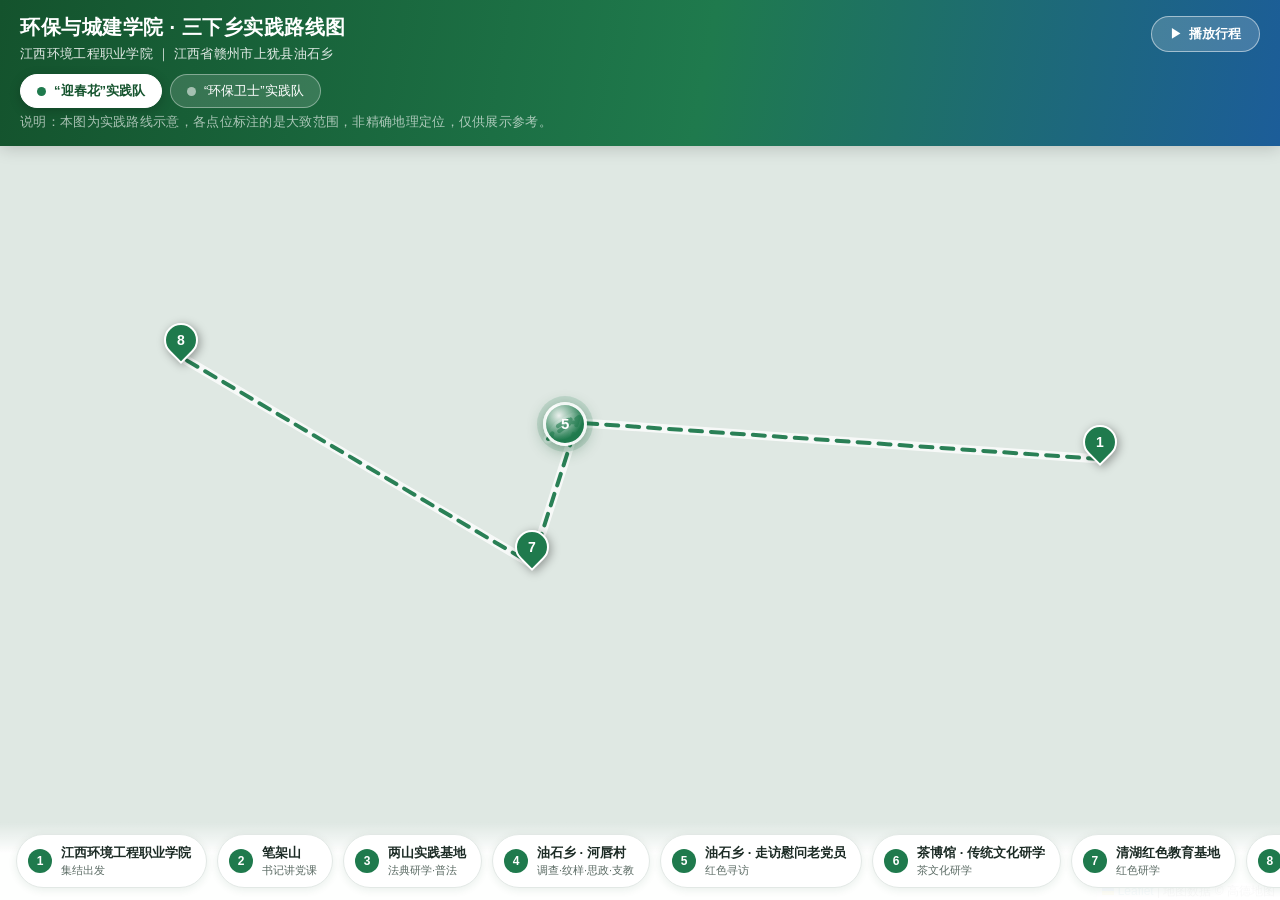
==== commit 1c84405b: "页面增加声明：点位为大致范围、非精确地理定位" ====
--- a/index.html
+++ b/index.html
@@ -16,6 +16,7 @@
     <h1 id="siteTitle">三下乡路线图</h1>
     <p id="siteSubtitle"></p>
     <nav class="teams" id="teams"></nav>
+    <p class="site-note">说明：本图为实践路线示意，各点位标注的是大致范围，非精确地理定位，仅供展示参考。</p>
     <button class="play-btn" id="playBtn" type="button">
       <span class="pb-icon">▶</span><span class="pb-text">播放行程</span>
     </button>
--- a/css/style.css
+++ b/css/style.css
@@ -1,614 +1,624 @@
-/* ==========================================================================
-   三下乡路线图 · 样式表
-   改颜色：找到下面的 :root 里的色值，替换即可（保持 # 开头六位）
-   ========================================================================== */
-
-:root {
-  --green-deep: #14532d;
-  --green: #1f7a4d;
-  --green-light: #3da372;
-  --blue: #1c5d99;
-  --ink: #1c2b25;
-  --ink-soft: #5b6b64;
-  --line: #e2e8e5;
-  --bg: #f5f8f6;
-  --card: #ffffff;
-  --radius: 12px;
-  --shadow: 0 4px 24px rgba(20, 83, 45, 0.10);
-  --panel-w: 440px;
-}
-
-* { box-sizing: border-box; }
-
-html, body {
-  margin: 0;
-  height: 100%;
-  font-family: "PingFang SC", "Microsoft YaHei", "Hiragino Sans GB", "Source Han Sans SC", sans-serif;
-  color: var(--ink);
-  background: var(--bg);
-  -webkit-font-smoothing: antialiased;
-}
-
-/* ---------------------------- 顶栏 ---------------------------- */
-.topbar {
-  position: absolute;
-  top: 0; left: 0; right: 0;
-  z-index: 900;
-  padding: 14px 20px;
-  background: linear-gradient(100deg, var(--green-deep) 0%, var(--green) 55%, var(--blue) 100%);
-  color: #fff;
-  box-shadow: 0 2px 16px rgba(0, 0, 0, 0.18);
-}
-.topbar h1 {
-  margin: 0;
-  font-size: 20px;
-  font-weight: 700;
-  letter-spacing: 0.5px;
-}
-.topbar p {
-  margin: 5px 0 0;
-  font-size: 12.5px;
-  opacity: 0.88;
-  letter-spacing: 0.3px;
-}
-
-/* -------- 队伍切换标签 -------- */
-.teams {
-  display: flex;
-  gap: 8px;
-  margin-top: 11px;
-  flex-wrap: wrap;
-}
-.team-tab {
-  display: inline-flex;
-  align-items: center;
-  gap: 8px;
-  font: inherit;
-  font-size: 13px;
-  padding: 7px 16px;
-  border-radius: 22px;
-  border: 1px solid rgba(255, 255, 255, .38);
-  background: rgba(255, 255, 255, .14);
-  color: #fff;
-  cursor: pointer;
-  white-space: nowrap;
-  transition: background .18s, color .18s, transform .18s, box-shadow .18s;
-}
-.team-tab:hover {
-  background: rgba(255, 255, 255, .26);
-  transform: translateY(-1px);
-}
-.team-tab .dot {
-  width: 9px;
-  height: 9px;
-  border-radius: 50%;
-  background: rgba(255, 255, 255, .55);
-  flex: 0 0 9px;
-  transition: background .18s;
-}
-.team-tab.is-active {
-  background: #fff;
-  color: var(--green-deep);
-  font-weight: 700;
-  border-color: #fff;
-  box-shadow: 0 3px 12px rgba(0, 0, 0, .2);
-}
-.team-tab.is-active .dot { background: var(--team, #1f7a4d); }
-
-/* ---------------------------- 地图 ---------------------------- */
-#map {
-  position: absolute;
-  top: 0; left: 0; right: 0; bottom: 0;
-  z-index: 1;
-  background: #dfe8e3;
-}
-
-/* 地图标记点（水滴形 + 序号） */
-.pin {
-  background: none !important;
-  border: none !important;
-}
-.pin-body {
-  width: 34px; height: 34px;
-  border-radius: 50% 50% 50% 0;
-  transform: rotate(-45deg);
-  background: var(--team, #1f7a4d);
-  border: 2.5px solid #fff;
-  box-shadow: 0 3px 10px rgba(0, 0, 0, 0.35);
-  display: flex;
-  align-items: center;
-  justify-content: center;
-  transition: background .18s, transform .18s;
-}
-.pin-body span {
-  transform: rotate(45deg);
-  color: #fff;
-  font-size: 14px;
-  font-weight: 700;
-  line-height: 1;
-}
-.pin:hover .pin-body,
-.pin.is-active .pin-body {
-  background: #d97706;
-  transform: rotate(-45deg) scale(1.18);
-}
-.pin.is-active { z-index: 800 !important; }
-
-/* ---------------------------- 大巴车 ---------------------------- */
-.bus-icon { background: none !important; border: none !important; }
-.bus-body {
-  width: 100%; height: 100%;
-  border-radius: 50%;
-  background: #fff;
-  border: 3px solid var(--team, #1f7a4d);
-  box-shadow: 0 4px 16px rgba(0, 0, 0, .35), 0 0 0 6px rgba(255, 255, 255, .28);
-  display: flex; align-items: center; justify-content: center;
-  font-size: 20px; line-height: 1;
-}
-
-/* 播放按钮 */
-.play-btn {
-  position: absolute;
-  right: 20px;
-  top: 16px;
-  display: inline-flex;
-  align-items: center;
-  gap: 7px;
-  font: inherit;
-  font-size: 13px;
-  font-weight: 700;
-  padding: 8px 18px;
-  border-radius: 22px;
-  border: 1px solid rgba(255, 255, 255, .5);
-  background: rgba(255, 255, 255, .18);
-  color: #fff;
-  cursor: pointer;
-  transition: background .18s, transform .18s;
-}
-.play-btn:hover { background: rgba(255, 255, 255, .32); transform: translateY(-1px); }
-.play-btn.is-playing { background: #fff; color: var(--green-deep); }
-.play-btn .pb-icon { font-size: 12px; }
-
-/* 行进中的地点提示卡（放大加强版） */
-.route-callout {
-  position: absolute;
-  left: 50%;
-  top: 132px;
-  transform: translate(-50%, -18px) scale(.95);
-  z-index: 940;
-  display: flex;
-  align-items: center;
-  gap: 20px;
-  max-width: min(800px, 90vw);
-  padding: 20px 38px 20px 24px;
-  border-radius: 20px;
-  background: linear-gradient(135deg, #ffffff 0%, #f3faf6 100%);
-  border-left: 8px solid var(--team, #1f7a4d);
-  box-shadow: 0 16px 50px rgba(20, 83, 45, .38), 0 0 0 3px rgba(255, 255, 255, .8);
-  opacity: 0;
-  pointer-events: none;
-  transition: opacity .32s, transform .32s cubic-bezier(.34, 1.4, .64, 1);
-}
-.route-callout.is-show { opacity: 1; transform: translate(-50%, 0) scale(1); }
-.rc-num {
-  flex: 0 0 58px; width: 58px; height: 58px;
-  border-radius: 50%;
-  background: var(--team, #1f7a4d);
-  color: #fff; font-weight: 800; font-size: 25px;
-  display: flex; align-items: center; justify-content: center;
-  box-shadow: 0 5px 16px rgba(20, 83, 45, .30);
-}
-.rc-text { display: flex; flex-direction: column; gap: 6px; min-width: 0; }
-.rc-text strong {
-  font-size: 25px; font-weight: 800; color: var(--green-deep);
-  letter-spacing: .5px; line-height: 1.2;
-}
-.rc-text span {
-  font-size: 16px; color: #465a51; line-height: 1.55;
-  overflow: hidden; text-overflow: ellipsis;
-  display: -webkit-box; -webkit-line-clamp: 2; -webkit-box-orient: vertical;
-}
-
-@media (max-width: 720px) {
-  .play-btn { right: 12px; top: 12px; padding: 6px 13px; font-size: 12px; }
-  .route-callout {
-    top: 118px; padding: 13px 18px 13px 14px; gap: 11px;
-    border-left-width: 5px; border-radius: 14px;
-  }
-  .rc-num { flex-basis: 40px; width: 40px; height: 40px; font-size: 18px; }
-  .rc-text strong { font-size: 18px; }
-  .rc-text span { font-size: 12.5px; }
-}
-
-/* ---------------------- 坐标校准模式 ---------------------- */
-.calib {
-  position: absolute;
-  left: 16px;
-  top: 132px;
-  bottom: 96px;
-  width: 340px;
-  z-index: 1100;
-  background: #fff;
-  border-radius: 14px;
-  box-shadow: 0 10px 40px rgba(0, 0, 0, .28);
-  display: none;
-  flex-direction: column;
-  overflow: hidden;
-}
-.calib.is-show { display: flex; }
-.calib-head { padding: 14px 16px 10px; background: linear-gradient(120deg, #14532d, #1f7a4d); color: #fff; }
-.calib-head strong { font-size: 15px; }
-.calib-tip { font-size: 11.5px; opacity: .9; margin-top: 4px; line-height: 1.5; }
-.calib-list { flex: 1; overflow-y: auto; padding: 8px 0; }
-.calib-row { padding: 8px 16px; border-bottom: 1px solid #eef2f0; }
-.calib-row:last-child { border-bottom: none; }
-.calib-row .cr-name { font-size: 13px; font-weight: 600; color: #14532d; margin-bottom: 3px; }
-.calib-row .cr-coord {
-  font-family: Consolas, monospace; font-size: 12px; color: #1c5d99;
-  cursor: pointer; user-select: all;
-}
-.calib-row .cr-coord:hover { background: #eef6f1; }
-.calib-row.changed .cr-coord { color: #c2410c; font-weight: 700; }
-.calib-row.changed .cr-name::after { content: ' ●已调整'; color: #c2410c; font-size: 10px; }
-.calib-foot {
-  padding: 10px 14px 12px; border-top: 1px solid #e2e8e5;
-  display: flex; flex-direction: column; gap: 8px; flex: 0 0 auto;
-}
-.calib-out-tip { font-size: 11px; color: #6b7d74; line-height: 1.5; }
-.calib-foot textarea {
-  width: 100%; height: 108px; resize: none;
-  font-family: Consolas, Menlo, monospace; font-size: 11.5px; line-height: 1.6;
-  padding: 8px 10px; border: 1.5px solid #cfe0d6; border-radius: 8px;
-  background: #f8fbf9; color: #1c2b25;
-}
-.calib-foot textarea:focus { outline: none; border-color: #1f7a4d; background: #fff; }
-.calib-btns { display: flex; gap: 8px; }
-.calib-foot button {
-  flex: 1; font: inherit; font-size: 13px; font-weight: 700;
-  padding: 9px 0; border-radius: 8px; border: none;
-  background: #1f7a4d; color: #fff; cursor: pointer;
-}
-.calib-foot button.ghost { background: #eef2f0; color: #465a51; }
-.calib-foot button:hover { filter: brightness(1.08); }
-
-/* ---------------------- 聚合圆点（缩小时合并） ---------------------- */
-.cluster-icon {
-  background: none !important;
-  border: none !important;
-}
-.cluster-inner {
-  width: 100%;
-  height: 100%;
-  border-radius: 50%;
-  background: radial-gradient(circle at 34% 28%, rgba(255, 255, 255, .38) 0%, var(--team, #1f7a4d) 66%);
-  border: 3px solid rgba(255, 255, 255, 0.94);
-  box-shadow: 0 4px 16px rgba(20, 83, 45, .42), 0 0 0 6px rgba(31, 122, 77, .15);
-  display: flex;
-  align-items: center;
-  justify-content: center;
-  color: #fff;
-  font-size: 15px;
-  font-weight: 700;
-  letter-spacing: -.5px;
-  transition: transform .2s ease, box-shadow .2s ease;
-}
-.cluster-icon:hover .cluster-inner {
-  transform: scale(1.09);
-  box-shadow: 0 6px 22px rgba(20, 83, 45, .55), 0 0 0 9px rgba(31, 122, 77, .22);
-}
-
-/* ---------------------------- 时间轴条 ---------------------------- */
-.timeline {
-  position: absolute;
-  left: 0; right: 0; bottom: 0;
-  z-index: 900;
-  display: flex;
-  gap: 10px;
-  padding: 12px 16px;
-  overflow-x: auto;
-  background: linear-gradient(to top, rgba(255,255,255,.97) 60%, rgba(255,255,255,0));
-  scrollbar-width: thin;
-}
-.timeline::-webkit-scrollbar { height: 6px; }
-.timeline::-webkit-scrollbar-thumb { background: #c4d2ca; border-radius: 3px; }
-
-.tl-item {
-  flex: 0 0 auto;
-  display: flex;
-  align-items: center;
-  gap: 9px;
-  padding: 9px 15px 9px 11px;
-  background: var(--card);
-  border: 1px solid var(--line);
-  border-radius: 40px;
-  cursor: pointer;
-  white-space: nowrap;
-  box-shadow: 0 2px 8px rgba(20, 83, 45, .09);
-  transition: border-color .18s, box-shadow .18s, transform .18s;
-}
-.tl-item:hover {
-  border-color: var(--green-light);
-  box-shadow: 0 4px 14px rgba(20, 83, 45, .18);
-  transform: translateY(-2px);
-}
-.tl-item.is-active {
-  border-color: var(--green);
-  background: #f0f8f4;
-}
-.tl-num {
-  width: 24px; height: 24px;
-  flex: 0 0 24px;
-  border-radius: 50%;
-  background: var(--green);
-  color: #fff;
-  font-size: 12px;
-  font-weight: 700;
-  display: flex;
-  align-items: center;
-  justify-content: center;
-}
-.tl-item.is-active .tl-num { background: #d97706; }
-.tl-text { display: flex; flex-direction: column; gap: 1px; }
-.tl-name { font-size: 13px; font-weight: 600; }
-.tl-date { font-size: 11px; color: var(--ink-soft); }
-
-/* ---------------------------- 详情面板 ---------------------------- */
-.panel {
-  position: absolute;
-  top: 0; right: 0; bottom: 0;
-  width: var(--panel-w);
-  max-width: 100%;
-  z-index: 1000;
-  background: var(--card);
-  box-shadow: -6px 0 32px rgba(0, 0, 0, .18);
-  transform: translateX(calc(100% + 40px));
-  transition: transform .32s cubic-bezier(.4, 0, .2, 1);
-  display: flex;
-  flex-direction: column;
-}
-.panel.is-open { transform: translateX(0); }
-
-.panel-head {
-  position: relative;
-  padding: 22px 56px 18px 24px;
-  background: linear-gradient(120deg, var(--green-deep), var(--green));
-  color: #fff;
-  flex: 0 0 auto;
-}
-.panel-head h2 {
-  margin: 0 0 7px;
-  font-size: 19px;
-  font-weight: 700;
-  line-height: 1.35;
-}
-.panel-date {
-  display: inline-block;
-  font-size: 12px;
-  padding: 3px 10px;
-  border-radius: 20px;
-  background: rgba(255, 255, 255, .2);
-  letter-spacing: .3px;
-}
-.panel-close {
-  position: absolute;
-  top: 16px; right: 16px;
-  width: 32px; height: 32px;
-  border: none;
-  border-radius: 50%;
-  background: rgba(255, 255, 255, .18);
-  color: #fff;
-  font-size: 20px;
-  line-height: 1;
-  cursor: pointer;
-  transition: background .18s;
-}
-.panel-close:hover { background: rgba(255, 255, 255, .34); }
-
-.panel-body {
-  flex: 1 1 auto;
-  overflow-y: auto;
-  padding: 20px 24px 40px;
-}
-.panel-body::-webkit-scrollbar { width: 7px; }
-.panel-body::-webkit-scrollbar-thumb { background: #cfdad4; border-radius: 4px; }
-
-.panel-intro {
-  font-size: 14.5px;
-  line-height: 1.85;
-  color: #2f3d37;
-  margin: 0 0 24px;
-  text-align: justify;
-}
-.panel-intro p { margin: 0 0 14px; }
-.panel-intro p:last-child { margin-bottom: 0; }
-
-.media-title {
-  font-size: 13px;
-  font-weight: 700;
-  color: var(--green);
-  letter-spacing: 1px;
-  margin: 0 0 14px;
-  padding-left: 10px;
-  border-left: 3px solid var(--green);
-  line-height: 1.2;
-}
-
-/* ---------------------------- 图文区 ---------------------------- */
-/* 同一地点内的小节标题（如河唇村的“微党课 / 支教 / 河道”） */
-.media-group {
-  display: flex;
-  align-items: center;
-  gap: 9px;
-  font-size: 14.5px;
-  font-weight: 700;
-  color: var(--green-deep);
-  margin: 26px 0 15px;
-  padding-bottom: 8px;
-  border-bottom: 1px solid var(--line);
-  letter-spacing: .4px;
-}
-.media-group::before {
-  content: '';
-  width: 8px; height: 8px;
-  border-radius: 50%;
-  background: var(--green);
-  flex: 0 0 8px;
-}
-.media-item { margin-bottom: 22px; }
-
-.media-item img {
-  width: 100%;
-  display: block;
-  border-radius: var(--radius);
-  cursor: zoom-in;
-  background: #eef2f0;
-  transition: opacity .18s;
-}
-.media-item img:hover { opacity: .92; }
-
-.media-cap {
-  font-size: 12.5px;
-  color: var(--ink-soft);
-  line-height: 1.6;
-  margin-top: 8px;
-  padding-left: 2px;
-}
-
-/* 无图占位块 */
-.media-ph {
-  width: 100%;
-  aspect-ratio: 4 / 3;
-  border-radius: var(--radius);
-  border: 1.5px dashed #b9cec3;
-  background: repeating-linear-gradient(45deg, #f4f8f6, #f4f8f6 12px, #eef4f1 12px, #eef4f1 24px);
-  display: flex;
-  flex-direction: column;
-  align-items: center;
-  justify-content: center;
-  gap: 8px;
-  color: #8aa79a;
-  text-align: center;
-  padding: 16px;
-}
-.media-ph svg { width: 34px; height: 34px; opacity: .65; }
-.media-ph span { font-size: 12px; line-height: 1.6; }
-
-.media-item video {
-  width: 100%;
-  display: block;
-  border-radius: var(--radius);
-  background: #000;
-}
-
-.embed-box {
-  position: relative;
-  width: 100%;
-  padding-top: 62.5%;   /* 16:10，B站播放器比例 */
-  border-radius: var(--radius);
-  overflow: hidden;
-  background: #000;
-}
-.embed-box iframe {
-  position: absolute;
-  inset: 0;
-  width: 100%;
-  height: 100%;
-  border: 0;
-}
-
-/* ---------------------------- 错误提示条 ---------------------------- */
-.errbar {
-  position: absolute;
-  top: 132px;
-  left: 50%;
-  transform: translateX(-50%);
-  z-index: 1200;
-  max-width: min(680px, 92vw);
-  padding: 14px 18px;
-  border-radius: var(--radius);
-  background: #fff4e5;
-  border: 1px solid #f0b775;
-  color: #7a4a09;
-  font-size: 13px;
-  line-height: 1.7;
-  box-shadow: var(--shadow);
-  display: none;
-}
-.errbar.is-show { display: block; }
-.errbar strong { display: block; margin-bottom: 6px; font-size: 13.5px; }
-.errbar ul { margin: 6px 0 0; padding-left: 20px; }
-.errbar li { margin-bottom: 3px; }
-
-/* ---------------------------- 图片放大 ---------------------------- */
-.lightbox {
-  position: fixed;
-  inset: 0;
-  z-index: 2000;
-  background: rgba(8, 18, 14, .93);
-  display: none;
-  align-items: center;
-  justify-content: center;
-  padding: 30px;
-  cursor: zoom-out;
-}
-.lightbox.is-open { display: flex; }
-.lightbox img {
-  max-width: 100%;
-  max-height: 88vh;
-  border-radius: 8px;
-  box-shadow: 0 12px 50px rgba(0, 0, 0, .6);
-}
-.lightbox-cap {
-  position: absolute;
-  bottom: 26px;
-  left: 50%;
-  transform: translateX(-50%);
-  color: #dbe7e0;
-  font-size: 13px;
-  text-align: center;
-  max-width: 80vw;
-}
-
-/* ---------------------------- 遮罩（手机端） ---------------------------- */
-.scrim {
-  position: absolute;
-  inset: 0;
-  z-index: 950;
-  background: rgba(10, 25, 18, .32);
-  opacity: 0;
-  pointer-events: none;
-  transition: opacity .3s;
-}
-.scrim.is-show { opacity: 1; pointer-events: auto; }
-
-/* ---------------------------- 手机适配 ---------------------------- */
-@media (max-width: 720px) {
-  .topbar { padding: 11px 15px; }
-  .topbar h1 { font-size: 16px; }
-  .topbar p { font-size: 11px; }
-
-  .teams { margin-top: 9px; gap: 6px; }
-  .team-tab { font-size: 12px; padding: 6px 12px; }
-  .team-tab .dot { width: 8px; height: 8px; flex-basis: 8px; }
-
-  .errbar { top: 118px; font-size: 12.5px; }
-
-  /* 详情面板变成底部抽屉 */
-  .panel {
-    top: auto;
-    left: 0; right: 0; bottom: 0;
-    width: 100%;
-    height: 76vh;
-    border-radius: 18px 18px 0 0;
-    transform: translateY(calc(100% + 20px));
-  }
-  .panel.is-open { transform: translateY(0); }
-  .panel-head { padding: 18px 52px 14px 20px; border-radius: 18px 18px 0 0; }
-  .panel-head h2 { font-size: 17px; }
-  .panel-body { padding: 16px 20px 32px; }
-  .panel-intro { font-size: 14px; }
-
-  .timeline { padding: 10px 12px; gap: 8px; }
-  .tl-item { padding: 7px 13px 7px 9px; }
-  .tl-name { font-size: 12px; }
-}
+/* ==========================================================================
+   三下乡路线图 · 样式表
+   改颜色：找到下面的 :root 里的色值，替换即可（保持 # 开头六位）
+   ========================================================================== */
+
+:root {
+  --green-deep: #14532d;
+  --green: #1f7a4d;
+  --green-light: #3da372;
+  --blue: #1c5d99;
+  --ink: #1c2b25;
+  --ink-soft: #5b6b64;
+  --line: #e2e8e5;
+  --bg: #f5f8f6;
+  --card: #ffffff;
+  --radius: 12px;
+  --shadow: 0 4px 24px rgba(20, 83, 45, 0.10);
+  --panel-w: 440px;
+}
+
+* { box-sizing: border-box; }
+
+html, body {
+  margin: 0;
+  height: 100%;
+  font-family: "PingFang SC", "Microsoft YaHei", "Hiragino Sans GB", "Source Han Sans SC", sans-serif;
+  color: var(--ink);
+  background: var(--bg);
+  -webkit-font-smoothing: antialiased;
+}
+
+/* ---------------------------- 顶栏 ---------------------------- */
+.topbar {
+  position: absolute;
+  top: 0; left: 0; right: 0;
+  z-index: 900;
+  padding: 14px 20px;
+  background: linear-gradient(100deg, var(--green-deep) 0%, var(--green) 55%, var(--blue) 100%);
+  color: #fff;
+  box-shadow: 0 2px 16px rgba(0, 0, 0, 0.18);
+}
+.topbar h1 {
+  margin: 0;
+  font-size: 20px;
+  font-weight: 700;
+  letter-spacing: 0.5px;
+}
+.topbar p {
+  margin: 5px 0 0;
+  font-size: 12.5px;
+  opacity: 0.88;
+  letter-spacing: 0.3px;
+}
+
+/* -------- 底部声明 -------- */
+.site-note {
+  margin: 9px 0 0;
+  font-size: 11px;
+  line-height: 1.5;
+  color: rgba(255, 255, 255, .72);
+  letter-spacing: .2px;
+}
+
+/* -------- 队伍切换标签 -------- */
+.teams {
+  display: flex;
+  gap: 8px;
+  margin-top: 11px;
+  flex-wrap: wrap;
+}
+.team-tab {
+  display: inline-flex;
+  align-items: center;
+  gap: 8px;
+  font: inherit;
+  font-size: 13px;
+  padding: 7px 16px;
+  border-radius: 22px;
+  border: 1px solid rgba(255, 255, 255, .38);
+  background: rgba(255, 255, 255, .14);
+  color: #fff;
+  cursor: pointer;
+  white-space: nowrap;
+  transition: background .18s, color .18s, transform .18s, box-shadow .18s;
+}
+.team-tab:hover {
+  background: rgba(255, 255, 255, .26);
+  transform: translateY(-1px);
+}
+.team-tab .dot {
+  width: 9px;
+  height: 9px;
+  border-radius: 50%;
+  background: rgba(255, 255, 255, .55);
+  flex: 0 0 9px;
+  transition: background .18s;
+}
+.team-tab.is-active {
+  background: #fff;
+  color: var(--green-deep);
+  font-weight: 700;
+  border-color: #fff;
+  box-shadow: 0 3px 12px rgba(0, 0, 0, .2);
+}
+.team-tab.is-active .dot { background: var(--team, #1f7a4d); }
+
+/* ---------------------------- 地图 ---------------------------- */
+#map {
+  position: absolute;
+  top: 0; left: 0; right: 0; bottom: 0;
+  z-index: 1;
+  background: #dfe8e3;
+}
+
+/* 地图标记点（水滴形 + 序号） */
+.pin {
+  background: none !important;
+  border: none !important;
+}
+.pin-body {
+  width: 34px; height: 34px;
+  border-radius: 50% 50% 50% 0;
+  transform: rotate(-45deg);
+  background: var(--team, #1f7a4d);
+  border: 2.5px solid #fff;
+  box-shadow: 0 3px 10px rgba(0, 0, 0, 0.35);
+  display: flex;
+  align-items: center;
+  justify-content: center;
+  transition: background .18s, transform .18s;
+}
+.pin-body span {
+  transform: rotate(45deg);
+  color: #fff;
+  font-size: 14px;
+  font-weight: 700;
+  line-height: 1;
+}
+.pin:hover .pin-body,
+.pin.is-active .pin-body {
+  background: #d97706;
+  transform: rotate(-45deg) scale(1.18);
+}
+.pin.is-active { z-index: 800 !important; }
+
+/* ---------------------------- 大巴车 ---------------------------- */
+.bus-icon { background: none !important; border: none !important; }
+.bus-body {
+  width: 100%; height: 100%;
+  border-radius: 50%;
+  background: #fff;
+  border: 3px solid var(--team, #1f7a4d);
+  box-shadow: 0 4px 16px rgba(0, 0, 0, .35), 0 0 0 6px rgba(255, 255, 255, .28);
+  display: flex; align-items: center; justify-content: center;
+  font-size: 20px; line-height: 1;
+}
+
+/* 播放按钮 */
+.play-btn {
+  position: absolute;
+  right: 20px;
+  top: 16px;
+  display: inline-flex;
+  align-items: center;
+  gap: 7px;
+  font: inherit;
+  font-size: 13px;
+  font-weight: 700;
+  padding: 8px 18px;
+  border-radius: 22px;
+  border: 1px solid rgba(255, 255, 255, .5);
+  background: rgba(255, 255, 255, .18);
+  color: #fff;
+  cursor: pointer;
+  transition: background .18s, transform .18s;
+}
+.play-btn:hover { background: rgba(255, 255, 255, .32); transform: translateY(-1px); }
+.play-btn.is-playing { background: #fff; color: var(--green-deep); }
+.play-btn .pb-icon { font-size: 12px; }
+
+/* 行进中的地点提示卡（放大加强版） */
+.route-callout {
+  position: absolute;
+  left: 50%;
+  top: 158px;
+  transform: translate(-50%, -18px) scale(.95);
+  z-index: 940;
+  display: flex;
+  align-items: center;
+  gap: 20px;
+  max-width: min(800px, 90vw);
+  padding: 20px 38px 20px 24px;
+  border-radius: 20px;
+  background: linear-gradient(135deg, #ffffff 0%, #f3faf6 100%);
+  border-left: 8px solid var(--team, #1f7a4d);
+  box-shadow: 0 16px 50px rgba(20, 83, 45, .38), 0 0 0 3px rgba(255, 255, 255, .8);
+  opacity: 0;
+  pointer-events: none;
+  transition: opacity .32s, transform .32s cubic-bezier(.34, 1.4, .64, 1);
+}
+.route-callout.is-show { opacity: 1; transform: translate(-50%, 0) scale(1); }
+.rc-num {
+  flex: 0 0 58px; width: 58px; height: 58px;
+  border-radius: 50%;
+  background: var(--team, #1f7a4d);
+  color: #fff; font-weight: 800; font-size: 25px;
+  display: flex; align-items: center; justify-content: center;
+  box-shadow: 0 5px 16px rgba(20, 83, 45, .30);
+}
+.rc-text { display: flex; flex-direction: column; gap: 6px; min-width: 0; }
+.rc-text strong {
+  font-size: 25px; font-weight: 800; color: var(--green-deep);
+  letter-spacing: .5px; line-height: 1.2;
+}
+.rc-text span {
+  font-size: 16px; color: #465a51; line-height: 1.55;
+  overflow: hidden; text-overflow: ellipsis;
+  display: -webkit-box; -webkit-line-clamp: 2; -webkit-box-orient: vertical;
+}
+
+@media (max-width: 720px) {
+  .play-btn { right: 12px; top: 12px; padding: 6px 13px; font-size: 12px; }
+  .route-callout {
+    top: 138px; padding: 13px 18px 13px 14px; gap: 11px;
+    border-left-width: 5px; border-radius: 14px;
+  }
+  .rc-num { flex-basis: 40px; width: 40px; height: 40px; font-size: 18px; }
+  .rc-text strong { font-size: 18px; }
+  .rc-text span { font-size: 12.5px; }
+}
+
+/* ---------------------- 坐标校准模式 ---------------------- */
+.calib {
+  position: absolute;
+  left: 16px;
+  top: 158px;
+  bottom: 96px;
+  width: 340px;
+  z-index: 1100;
+  background: #fff;
+  border-radius: 14px;
+  box-shadow: 0 10px 40px rgba(0, 0, 0, .28);
+  display: none;
+  flex-direction: column;
+  overflow: hidden;
+}
+.calib.is-show { display: flex; }
+.calib-head { padding: 14px 16px 10px; background: linear-gradient(120deg, #14532d, #1f7a4d); color: #fff; }
+.calib-head strong { font-size: 15px; }
+.calib-tip { font-size: 11.5px; opacity: .9; margin-top: 4px; line-height: 1.5; }
+.calib-list { flex: 1; overflow-y: auto; padding: 8px 0; }
+.calib-row { padding: 8px 16px; border-bottom: 1px solid #eef2f0; }
+.calib-row:last-child { border-bottom: none; }
+.calib-row .cr-name { font-size: 13px; font-weight: 600; color: #14532d; margin-bottom: 3px; }
+.calib-row .cr-coord {
+  font-family: Consolas, monospace; font-size: 12px; color: #1c5d99;
+  cursor: pointer; user-select: all;
+}
+.calib-row .cr-coord:hover { background: #eef6f1; }
+.calib-row.changed .cr-coord { color: #c2410c; font-weight: 700; }
+.calib-row.changed .cr-name::after { content: ' ●已调整'; color: #c2410c; font-size: 10px; }
+.calib-foot {
+  padding: 10px 14px 12px; border-top: 1px solid #e2e8e5;
+  display: flex; flex-direction: column; gap: 8px; flex: 0 0 auto;
+}
+.calib-out-tip { font-size: 11px; color: #6b7d74; line-height: 1.5; }
+.calib-foot textarea {
+  width: 100%; height: 128px; resize: none;
+  font-family: Consolas, Menlo, monospace; font-size: 11.5px; line-height: 1.6;
+  padding: 8px 10px; border: 1.5px solid #cfe0d6; border-radius: 8px;
+  background: #f8fbf9; color: #1c2b25;
+}
+.calib-foot textarea:focus { outline: none; border-color: #1f7a4d; background: #fff; }
+.calib-btns { display: flex; gap: 8px; }
+.calib-foot button {
+  flex: 1; font: inherit; font-size: 13px; font-weight: 700;
+  padding: 9px 0; border-radius: 8px; border: none;
+  background: #1f7a4d; color: #fff; cursor: pointer;
+}
+.calib-foot button.ghost { background: #eef2f0; color: #465a51; }
+.calib-foot button:hover { filter: brightness(1.08); }
+
+/* ---------------------- 聚合圆点（缩小时合并） ---------------------- */
+.cluster-icon {
+  background: none !important;
+  border: none !important;
+}
+.cluster-inner {
+  width: 100%;
+  height: 100%;
+  border-radius: 50%;
+  background: radial-gradient(circle at 34% 28%, rgba(255, 255, 255, .38) 0%, var(--team, #1f7a4d) 66%);
+  border: 3px solid rgba(255, 255, 255, 0.94);
+  box-shadow: 0 4px 16px rgba(20, 83, 45, .42), 0 0 0 6px rgba(31, 122, 77, .15);
+  display: flex;
+  align-items: center;
+  justify-content: center;
+  color: #fff;
+  font-size: 15px;
+  font-weight: 700;
+  letter-spacing: -.5px;
+  transition: transform .2s ease, box-shadow .2s ease;
+}
+.cluster-icon:hover .cluster-inner {
+  transform: scale(1.09);
+  box-shadow: 0 6px 22px rgba(20, 83, 45, .55), 0 0 0 9px rgba(31, 122, 77, .22);
+}
+
+/* ---------------------------- 时间轴条 ---------------------------- */
+.timeline {
+  position: absolute;
+  left: 0; right: 0; bottom: 0;
+  z-index: 900;
+  display: flex;
+  gap: 10px;
+  padding: 12px 16px;
+  overflow-x: auto;
+  background: linear-gradient(to top, rgba(255,255,255,.97) 60%, rgba(255,255,255,0));
+  scrollbar-width: thin;
+}
+.timeline::-webkit-scrollbar { height: 6px; }
+.timeline::-webkit-scrollbar-thumb { background: #c4d2ca; border-radius: 3px; }
+
+.tl-item {
+  flex: 0 0 auto;
+  display: flex;
+  align-items: center;
+  gap: 9px;
+  padding: 9px 15px 9px 11px;
+  background: var(--card);
+  border: 1px solid var(--line);
+  border-radius: 40px;
+  cursor: pointer;
+  white-space: nowrap;
+  box-shadow: 0 2px 8px rgba(20, 83, 45, .09);
+  transition: border-color .18s, box-shadow .18s, transform .18s;
+}
+.tl-item:hover {
+  border-color: var(--green-light);
+  box-shadow: 0 4px 14px rgba(20, 83, 45, .18);
+  transform: translateY(-2px);
+}
+.tl-item.is-active {
+  border-color: var(--green);
+  background: #f0f8f4;
+}
+.tl-num {
+  width: 24px; height: 24px;
+  flex: 0 0 24px;
+  border-radius: 50%;
+  background: var(--green);
+  color: #fff;
+  font-size: 12px;
+  font-weight: 700;
+  display: flex;
+  align-items: center;
+  justify-content: center;
+}
+.tl-item.is-active .tl-num { background: #d97706; }
+.tl-text { display: flex; flex-direction: column; gap: 1px; }
+.tl-name { font-size: 13px; font-weight: 600; }
+.tl-date { font-size: 11px; color: var(--ink-soft); }
+
+/* ---------------------------- 详情面板 ---------------------------- */
+.panel {
+  position: absolute;
+  top: 0; right: 0; bottom: 0;
+  width: var(--panel-w);
+  max-width: 100%;
+  z-index: 1000;
+  background: var(--card);
+  box-shadow: -6px 0 32px rgba(0, 0, 0, .18);
+  transform: translateX(calc(100% + 40px));
+  transition: transform .32s cubic-bezier(.4, 0, .2, 1);
+  display: flex;
+  flex-direction: column;
+}
+.panel.is-open { transform: translateX(0); }
+
+.panel-head {
+  position: relative;
+  padding: 22px 56px 18px 24px;
+  background: linear-gradient(120deg, var(--green-deep), var(--green));
+  color: #fff;
+  flex: 0 0 auto;
+}
+.panel-head h2 {
+  margin: 0 0 7px;
+  font-size: 19px;
+  font-weight: 700;
+  line-height: 1.35;
+}
+.panel-date {
+  display: inline-block;
+  font-size: 12px;
+  padding: 3px 10px;
+  border-radius: 20px;
+  background: rgba(255, 255, 255, .2);
+  letter-spacing: .3px;
+}
+.panel-close {
+  position: absolute;
+  top: 16px; right: 16px;
+  width: 32px; height: 32px;
+  border: none;
+  border-radius: 50%;
+  background: rgba(255, 255, 255, .18);
+  color: #fff;
+  font-size: 20px;
+  line-height: 1;
+  cursor: pointer;
+  transition: background .18s;
+}
+.panel-close:hover { background: rgba(255, 255, 255, .34); }
+
+.panel-body {
+  flex: 1 1 auto;
+  overflow-y: auto;
+  padding: 20px 24px 40px;
+}
+.panel-body::-webkit-scrollbar { width: 7px; }
+.panel-body::-webkit-scrollbar-thumb { background: #cfdad4; border-radius: 4px; }
+
+.panel-intro {
+  font-size: 14.5px;
+  line-height: 1.85;
+  color: #2f3d37;
+  margin: 0 0 24px;
+  text-align: justify;
+}
+.panel-intro p { margin: 0 0 14px; }
+.panel-intro p:last-child { margin-bottom: 0; }
+
+.media-title {
+  font-size: 13px;
+  font-weight: 700;
+  color: var(--green);
+  letter-spacing: 1px;
+  margin: 0 0 14px;
+  padding-left: 10px;
+  border-left: 3px solid var(--green);
+  line-height: 1.2;
+}
+
+/* ---------------------------- 图文区 ---------------------------- */
+/* 同一地点内的小节标题（如河唇村的“微党课 / 支教 / 河道”） */
+.media-group {
+  display: flex;
+  align-items: center;
+  gap: 9px;
+  font-size: 14.5px;
+  font-weight: 700;
+  color: var(--green-deep);
+  margin: 26px 0 15px;
+  padding-bottom: 8px;
+  border-bottom: 1px solid var(--line);
+  letter-spacing: .4px;
+}
+.media-group::before {
+  content: '';
+  width: 8px; height: 8px;
+  border-radius: 50%;
+  background: var(--green);
+  flex: 0 0 8px;
+}
+.media-item { margin-bottom: 22px; }
+
+.media-item img {
+  width: 100%;
+  display: block;
+  border-radius: var(--radius);
+  cursor: zoom-in;
+  background: #eef2f0;
+  transition: opacity .18s;
+}
+.media-item img:hover { opacity: .92; }
+
+.media-cap {
+  font-size: 12.5px;
+  color: var(--ink-soft);
+  line-height: 1.6;
+  margin-top: 8px;
+  padding-left: 2px;
+}
+
+/* 无图占位块 */
+.media-ph {
+  width: 100%;
+  aspect-ratio: 4 / 3;
+  border-radius: var(--radius);
+  border: 1.5px dashed #b9cec3;
+  background: repeating-linear-gradient(45deg, #f4f8f6, #f4f8f6 12px, #eef4f1 12px, #eef4f1 24px);
+  display: flex;
+  flex-direction: column;
+  align-items: center;
+  justify-content: center;
+  gap: 8px;
+  color: #8aa79a;
+  text-align: center;
+  padding: 16px;
+}
+.media-ph svg { width: 34px; height: 34px; opacity: .65; }
+.media-ph span { font-size: 12px; line-height: 1.6; }
+
+.media-item video {
+  width: 100%;
+  display: block;
+  border-radius: var(--radius);
+  background: #000;
+}
+
+.embed-box {
+  position: relative;
+  width: 100%;
+  padding-top: 62.5%;   /* 16:10，B站播放器比例 */
+  border-radius: var(--radius);
+  overflow: hidden;
+  background: #000;
+}
+.embed-box iframe {
+  position: absolute;
+  inset: 0;
+  width: 100%;
+  height: 100%;
+  border: 0;
+}
+
+/* ---------------------------- 错误提示条 ---------------------------- */
+.errbar {
+  position: absolute;
+  top: 158px;
+  left: 50%;
+  transform: translateX(-50%);
+  z-index: 1200;
+  max-width: min(680px, 92vw);
+  padding: 14px 18px;
+  border-radius: var(--radius);
+  background: #fff4e5;
+  border: 1px solid #f0b775;
+  color: #7a4a09;
+  font-size: 13px;
+  line-height: 1.7;
+  box-shadow: var(--shadow);
+  display: none;
+}
+.errbar.is-show { display: block; }
+.errbar strong { display: block; margin-bottom: 6px; font-size: 13.5px; }
+.errbar ul { margin: 6px 0 0; padding-left: 20px; }
+.errbar li { margin-bottom: 3px; }
+
+/* ---------------------------- 图片放大 ---------------------------- */
+.lightbox {
+  position: fixed;
+  inset: 0;
+  z-index: 2000;
+  background: rgba(8, 18, 14, .93);
+  display: none;
+  align-items: center;
+  justify-content: center;
+  padding: 30px;
+  cursor: zoom-out;
+}
+.lightbox.is-open { display: flex; }
+.lightbox img {
+  max-width: 100%;
+  max-height: 88vh;
+  border-radius: 8px;
+  box-shadow: 0 12px 50px rgba(0, 0, 0, .6);
+}
+.lightbox-cap {
+  position: absolute;
+  bottom: 26px;
+  left: 50%;
+  transform: translateX(-50%);
+  color: #dbe7e0;
+  font-size: 13px;
+  text-align: center;
+  max-width: 80vw;
+}
+
+/* ---------------------------- 遮罩（手机端） ---------------------------- */
+.scrim {
+  position: absolute;
+  inset: 0;
+  z-index: 950;
+  background: rgba(10, 25, 18, .32);
+  opacity: 0;
+  pointer-events: none;
+  transition: opacity .3s;
+}
+.scrim.is-show { opacity: 1; pointer-events: auto; }
+
+/* ---------------------------- 手机适配 ---------------------------- */
+@media (max-width: 720px) {
+  .topbar { padding: 11px 15px; }
+  .topbar h1 { font-size: 16px; }
+  .topbar p { font-size: 11px; }
+
+  .teams { margin-top: 9px; gap: 6px; }
+  .team-tab { font-size: 12px; padding: 6px 12px; }
+  .team-tab .dot { width: 8px; height: 8px; flex-basis: 8px; }
+
+  .errbar { top: 138px; font-size: 12.5px; }
+  .site-note { font-size: 10px; line-height: 1.45; }
+
+  /* 详情面板变成底部抽屉 */
+  .panel {
+    top: auto;
+    left: 0; right: 0; bottom: 0;
+    width: 100%;
+    height: 76vh;
+    border-radius: 18px 18px 0 0;
+    transform: translateY(calc(100% + 20px));
+  }
+  .panel.is-open { transform: translateY(0); }
+  .panel-head { padding: 18px 52px 14px 20px; border-radius: 18px 18px 0 0; }
+  .panel-head h2 { font-size: 17px; }
+  .panel-body { padding: 16px 20px 32px; }
+  .panel-intro { font-size: 14px; }
+
+  .timeline { padding: 10px 12px; gap: 8px; }
+  .tl-item { padding: 7px 13px 7px 9px; }
+  .tl-name { font-size: 12px; }
+}
